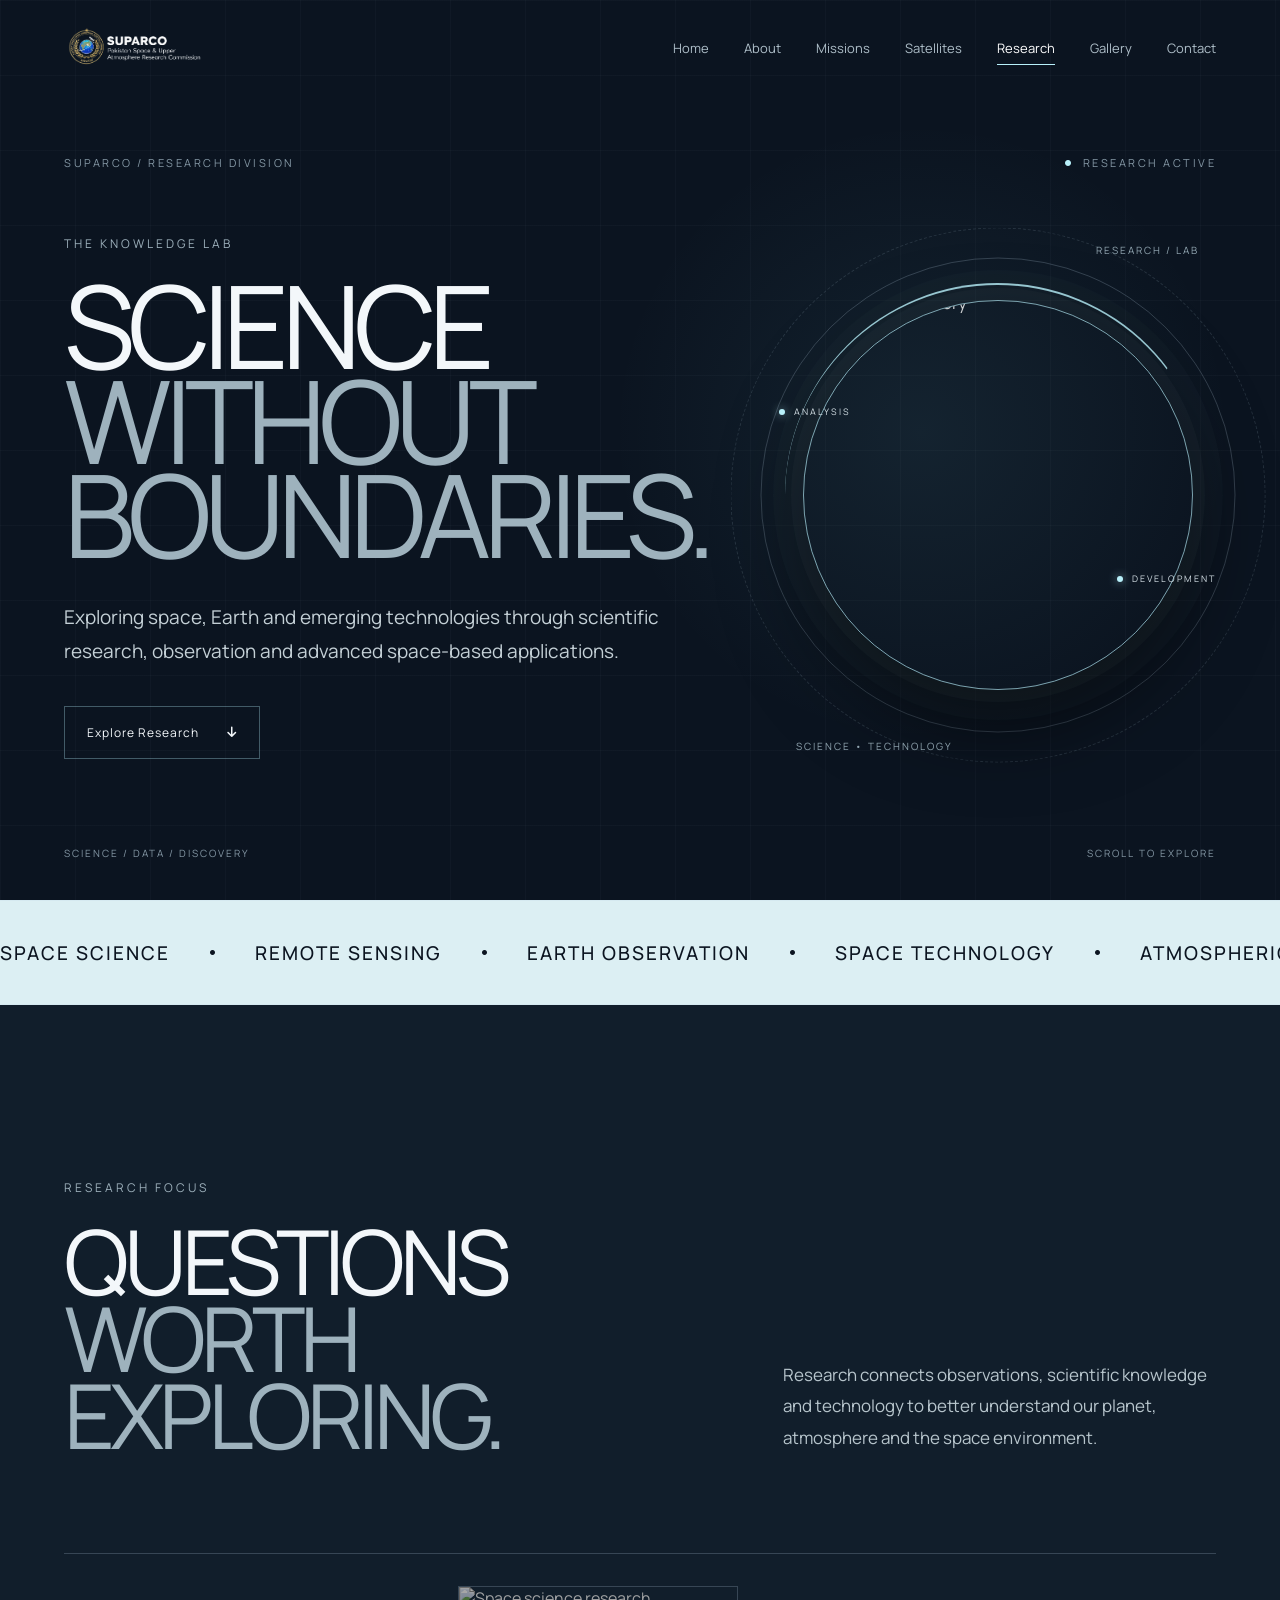
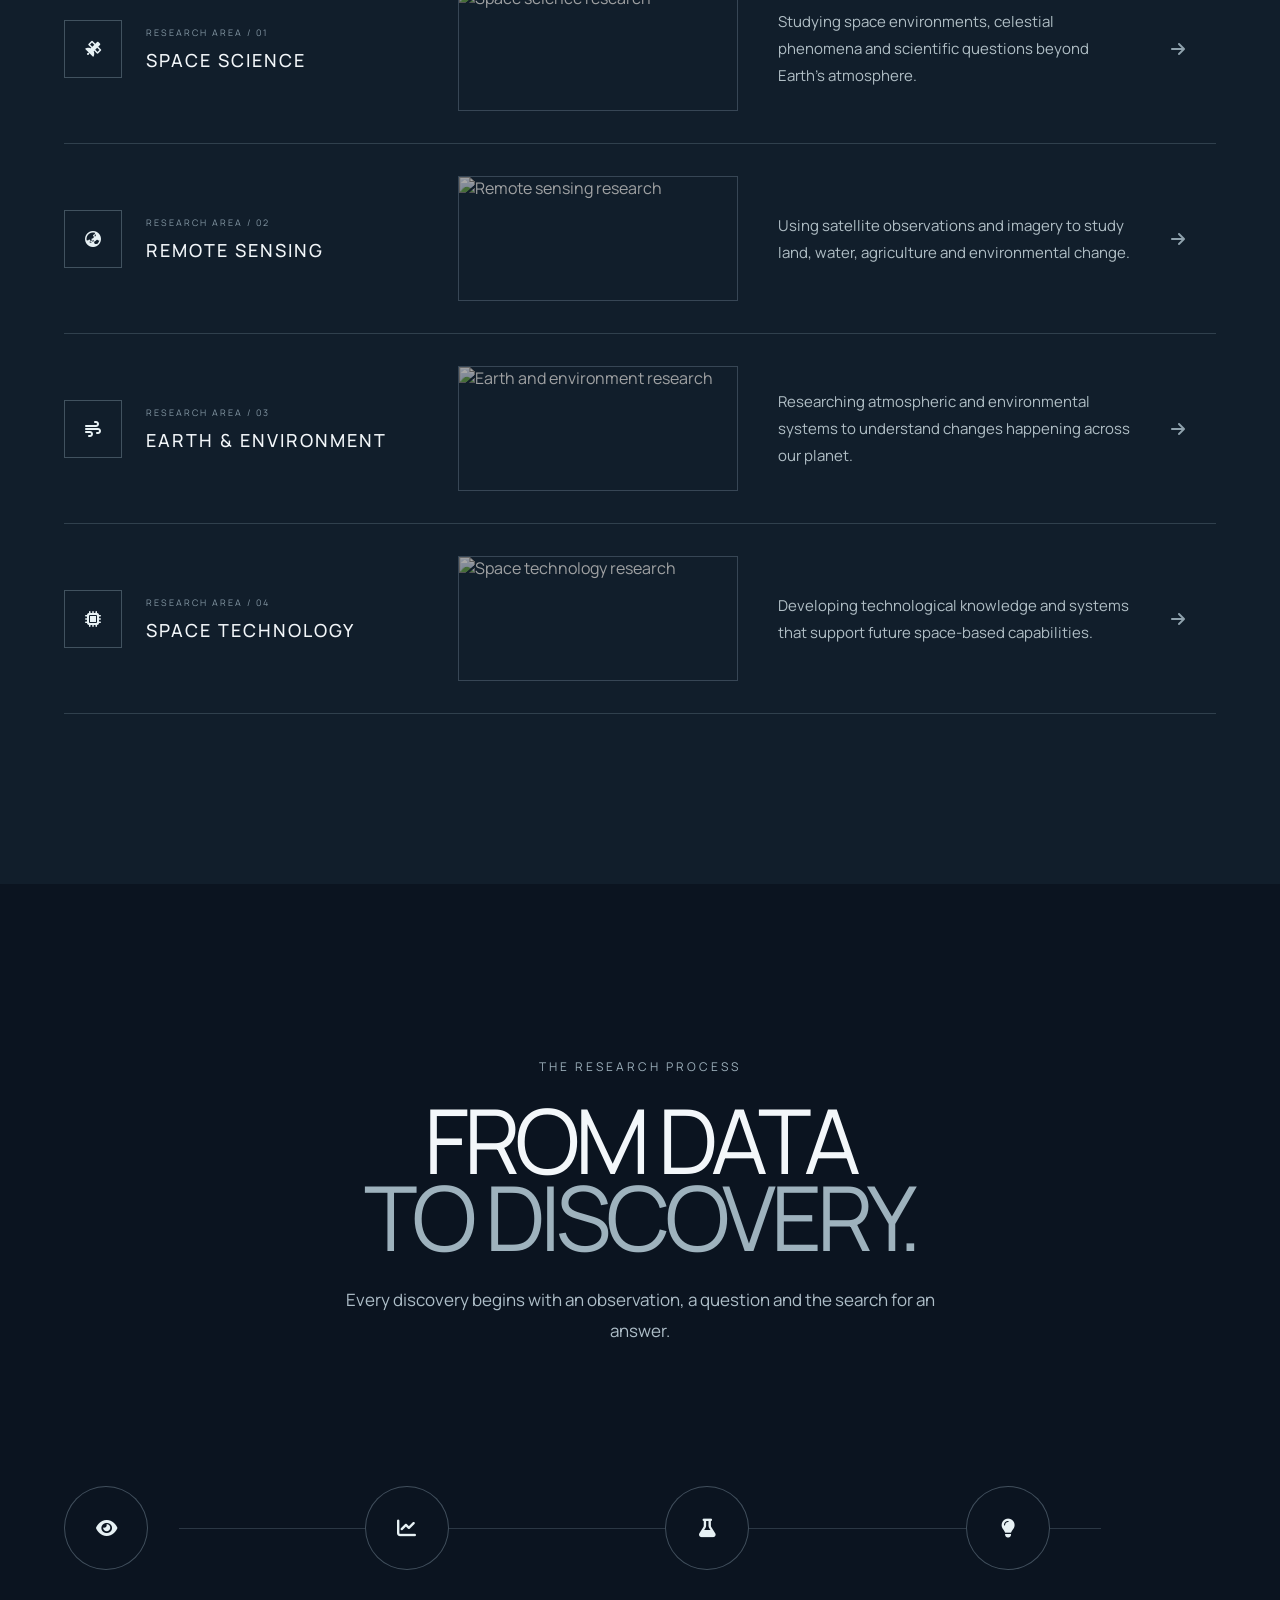
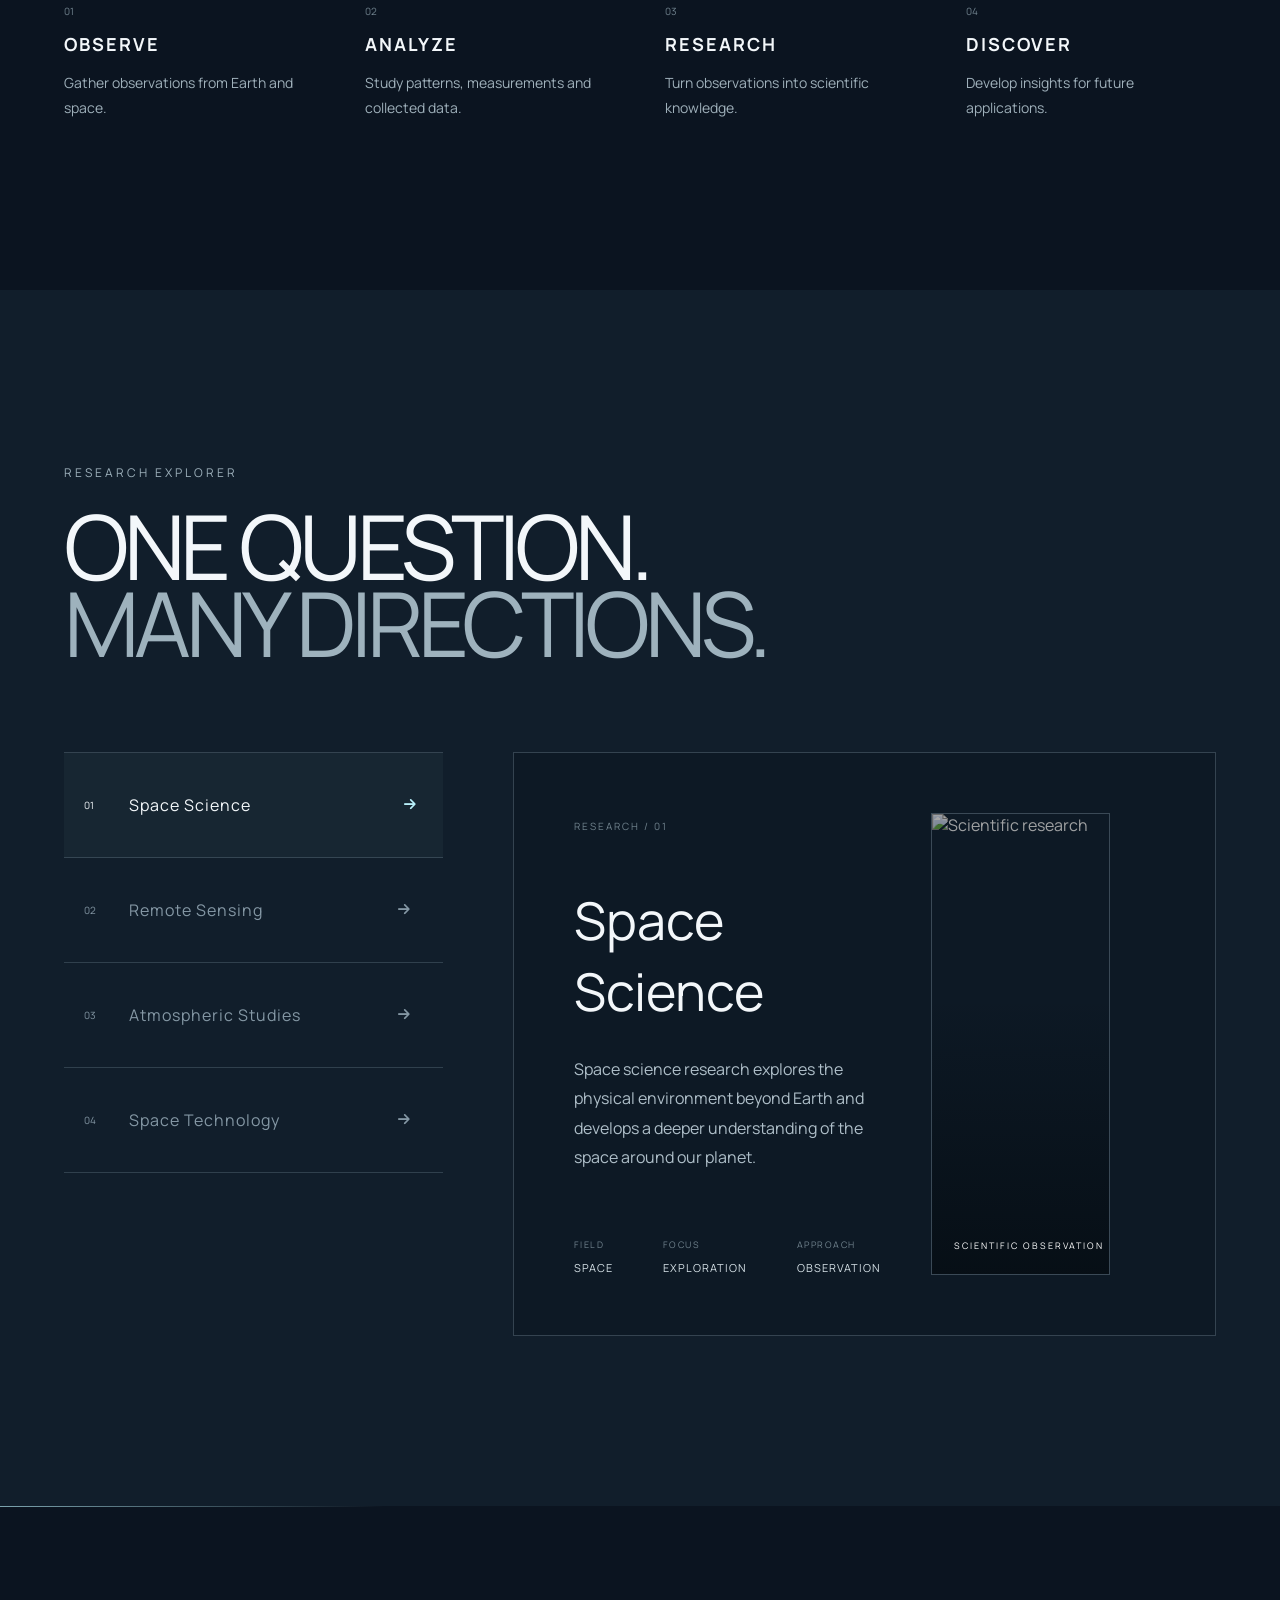
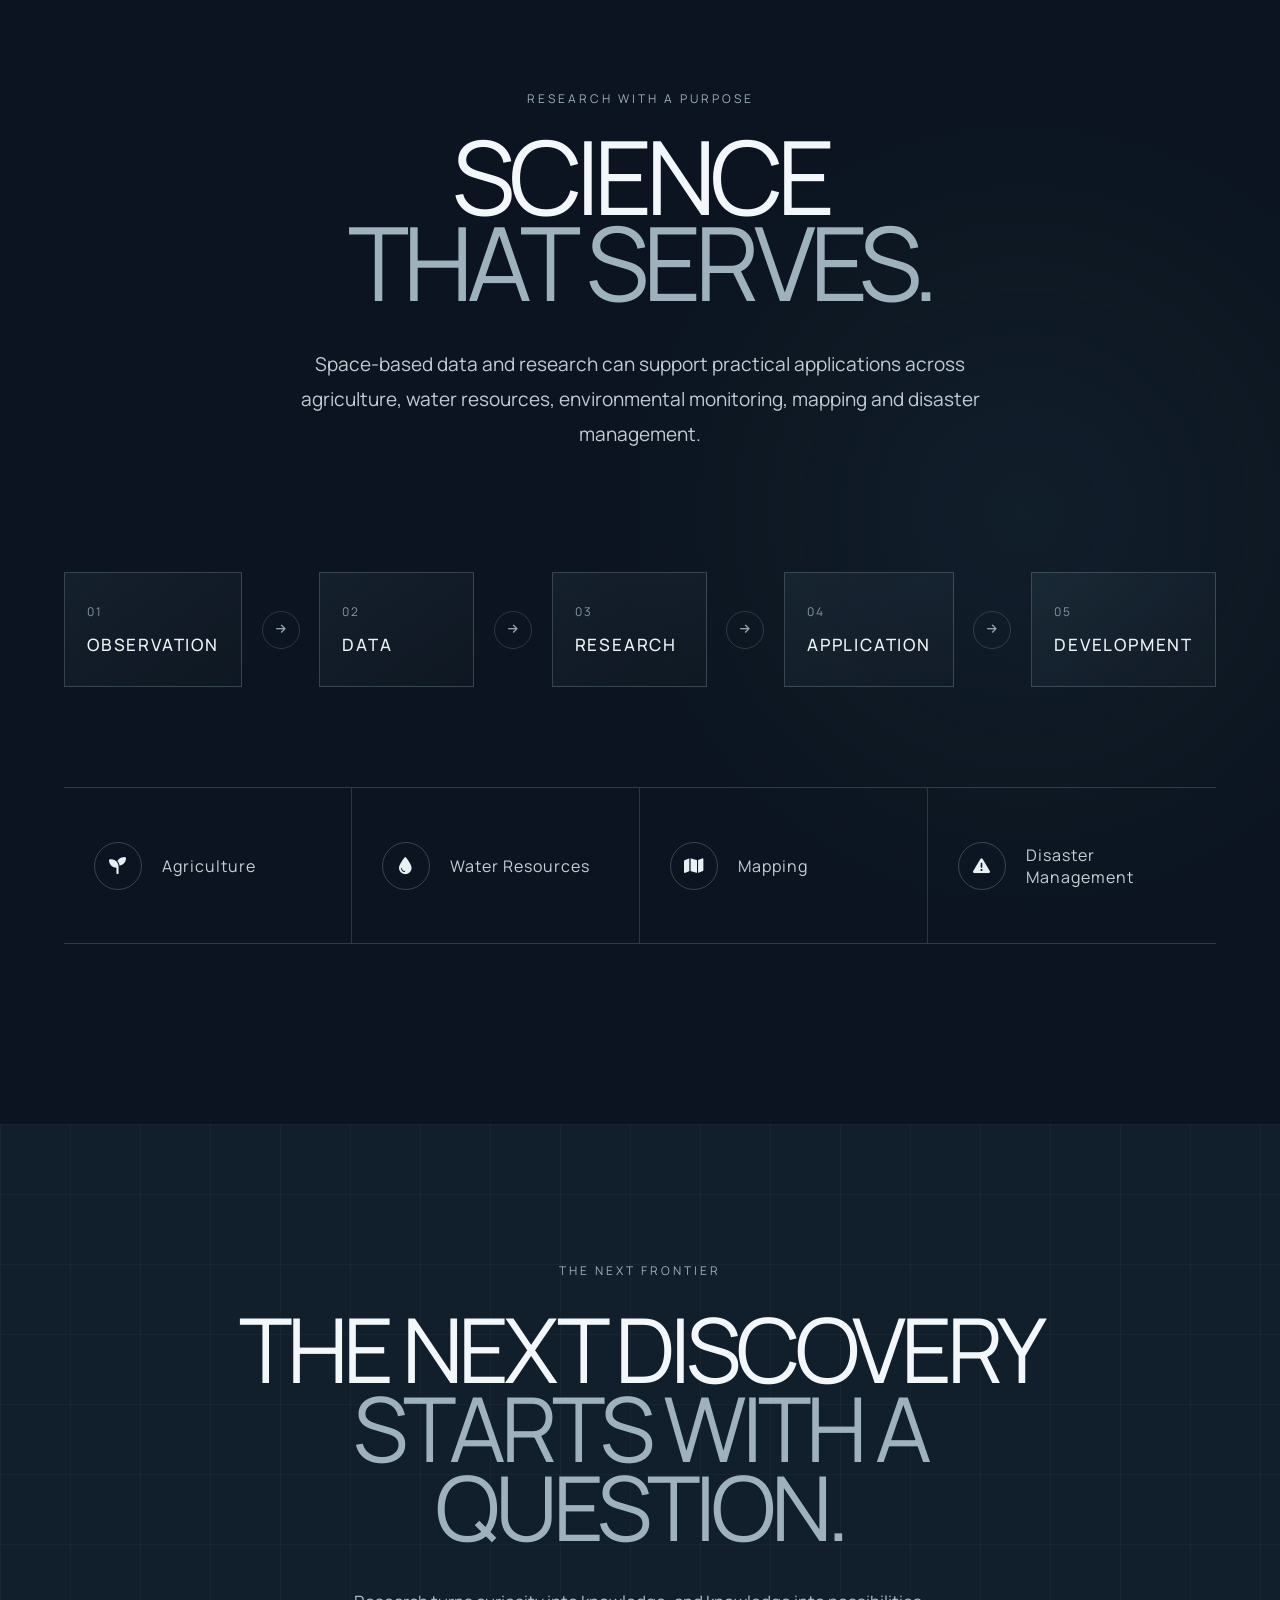
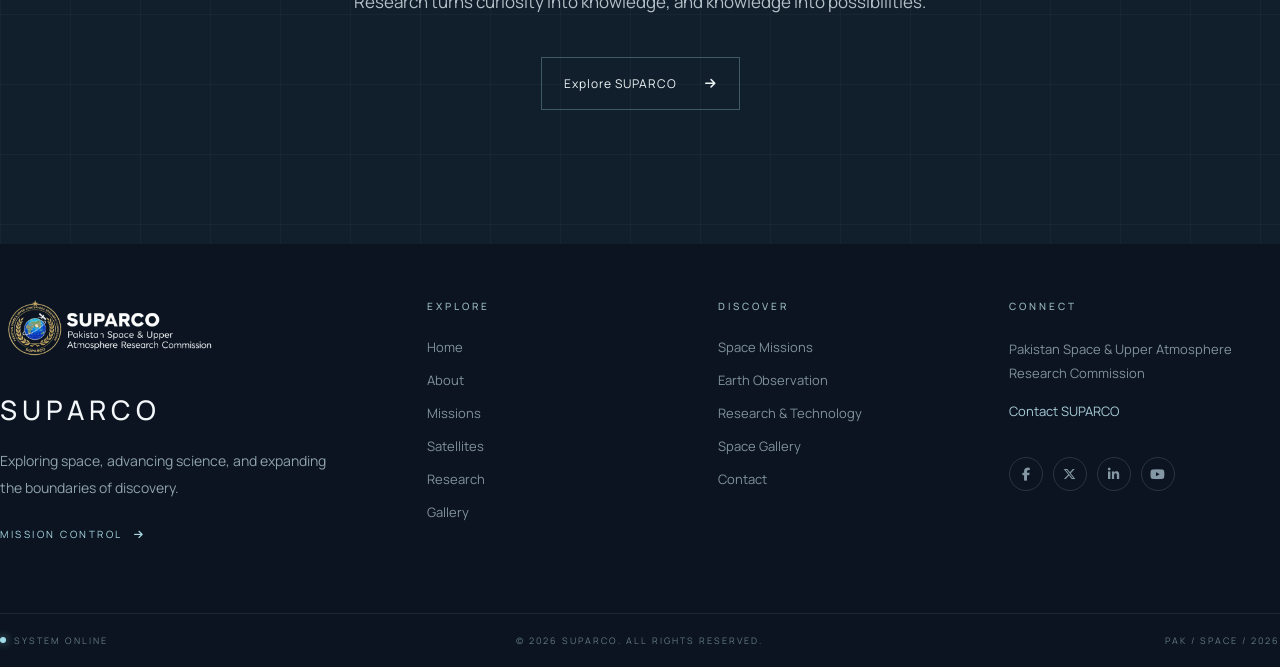
==== research.html @ 0202f5c0 "Add files via upload" ====
<!DOCTYPE html>
<html lang="en">

<head>

    <meta charset="UTF-8">
    <meta name="viewport" content="width=device-width, initial-scale=1.0">

    <title>SUPARCO | Research</title>

    <link rel="preconnect" href="https://fonts.googleapis.com">
    <link rel="preconnect" href="https://fonts.gstatic.com" crossorigin>

    <!-- <link
        href="https://fonts.googleapis.com/css2?family=DM+Sans:wght@400;500;600&family=Space+Grotesk:wght@300;400;500;600;700&display=swap"
        rel="stylesheet"
    > -->
<link href="https://fonts.googleapis.com/css2?family=Manrope:wght@300;400;500;600;700;800&display=swap" rel="stylesheet">


    <link
        rel="stylesheet"
        href="https://cdnjs.cloudflare.com/ajax/libs/font-awesome/6.5.2/css/all.min.css"
    >

    <link rel="stylesheet" href="research.css">

</head>


<body>


<!-- =====================================================
     NAVBAR
===================================================== -->

<header class="navbar">

    <a href="index.html" class="logo">
        <img src="logo.png" alt="SUPARCO">
    </a>

    <nav class="nav-links">

        <a href="index.html">Home</a>

        <a href="about.html">About</a>

        <a href="mission.html">Missions</a>

        <a href="satellite.html">Satellites</a>

        <a href="research.html" class="active">Research</a>

        <a href="gallery.html">Gallery</a>

        <a href="contact.html">Contact</a>

    </nav>

    <button class="menu-btn" type="button">
        <i class="fa-solid fa-bars"></i>
    </button>

</header>



<main>


<!-- =====================================================
     HERO
===================================================== -->

<section class="research-hero">

    <div class="hero-grid"></div>

    <div class="moving-line line-one"></div>
    <div class="moving-line line-two"></div>
    <div class="moving-line line-three"></div>


    <div class="hero-top">

        <span>
            SUPARCO / RESEARCH DIVISION
        </span>

        <span class="hero-status">
            <i class="fa-solid fa-circle"></i>
            RESEARCH ACTIVE
        </span>

    </div>


    <div class="hero-content">


        <div class="hero-copy">

            <span class="section-label">
                THE KNOWLEDGE LAB
            </span>

            <h1>
                SCIENCE
                <span>WITHOUT</span>
                <span>BOUNDARIES.</span>
            </h1>

            <p>
                Exploring space, Earth and emerging technologies
                through scientific research, observation and
                advanced space-based applications.
            </p>

            <a href="#research-focus" class="hero-button">

                Explore Research

                <i class="fa-solid fa-arrow-down"></i>

            </a>

        </div>



        <!-- =================================================
             LAB IMAGE
        ================================================= -->

        <div class="lab-visual">

            <div class="lab-orbit orbit-one"></div>

            <div class="lab-orbit orbit-two"></div>

            <div class="lab-ring ring-three"></div>


            <div class="lab-image-frame">

                <div class="image-corner corner-top"></div>
                <div class="image-corner corner-bottom"></div>

                <img
                    src="images/research.png"
                    alt="Research laboratory"
                >

            </div>


            <div class="lab-label label-top">
                RESEARCH / LAB
            </div>

            <div class="lab-label label-bottom">
                SCIENCE • TECHNOLOGY
            </div>


            <div class="lab-point point-left">
                <span></span>
                ANALYSIS
            </div>

            <div class="lab-point point-right">
                <span></span>
                DEVELOPMENT
            </div>

        </div>

    </div>


    <div class="hero-bottom">

        <span>
            SCIENCE / DATA / DISCOVERY
        </span>

        <span>
            SCROLL TO EXPLORE
        </span>

        <i class="fa-solid fa-arrow-down"></i>

    </div>

</section>



<!-- =====================================================
     CONTINUOUS STRIP
===================================================== -->

<section class="research-strip">

    <div class="strip-track">

        <div class="strip-content">

            <span>SPACE SCIENCE</span>
            <i class="fa-solid fa-circle"></i>

            <span>REMOTE SENSING</span>
            <i class="fa-solid fa-circle"></i>

            <span>EARTH OBSERVATION</span>
            <i class="fa-solid fa-circle"></i>

            <span>SPACE TECHNOLOGY</span>
            <i class="fa-solid fa-circle"></i>

            <span>ATMOSPHERIC STUDIES</span>
            <i class="fa-solid fa-circle"></i>

            <span>SCIENTIFIC RESEARCH</span>
            <i class="fa-solid fa-circle"></i>

        </div>


        <div class="strip-content">

            <span>SPACE SCIENCE</span>
            <i class="fa-solid fa-circle"></i>

            <span>REMOTE SENSING</span>
            <i class="fa-solid fa-circle"></i>

            <span>EARTH OBSERVATION</span>
            <i class="fa-solid fa-circle"></i>

            <span>SPACE TECHNOLOGY</span>
            <i class="fa-solid fa-circle"></i>

            <span>ATMOSPHERIC STUDIES</span>
            <i class="fa-solid fa-circle"></i>

            <span>SCIENTIFIC RESEARCH</span>
            <i class="fa-solid fa-circle"></i>

        </div>

    </div>

</section>



<!-- =====================================================
     RESEARCH FOCUS
===================================================== -->

<section class="research-focus" id="research-focus">

    <div class="section-line line-focus"></div>


    <div class="focus-heading">

        <div>

            <span class="section-label">
                RESEARCH FOCUS
            </span>

            <h2>
                QUESTIONS
                <span>WORTH EXPLORING.</span>
            </h2>

        </div>

        <p>
            Research connects observations, scientific knowledge
            and technology to better understand our planet,
            atmosphere and the space environment.
        </p>

    </div>



    <div class="focus-list">


        <!-- ITEM 01 -->

        <article class="focus-item">

            <div class="focus-main">

                <div class="focus-icon">
                    <i class="fa-solid fa-satellite"></i>
                </div>

                <div>

                    <span class="focus-small">
                        RESEARCH AREA / 01
                    </span>

                    <h3>
                        SPACE SCIENCE
                    </h3>

                </div>

            </div>


            <div class="focus-image">

                <img
                    src="images/space reserach.png"
                    alt="Space science research"
                >

            </div>


            <p>
                Studying space environments, celestial phenomena
                and scientific questions beyond Earth's atmosphere.
            </p>


            <i class="fa-solid fa-arrow-right focus-arrow"></i>

        </article>



        <!-- ITEM 02 -->

        <article class="focus-item">

            <div class="focus-main">

                <div class="focus-icon">
                    <i class="fa-solid fa-earth-asia"></i>
                </div>

                <div>

                    <span class="focus-small">
                        RESEARCH AREA / 02
                    </span>

                    <h3>
                        REMOTE SENSING
                    </h3>

                </div>

            </div>


            <div class="focus-image">

                <img
                    src="images/remote sensing.png"
                    alt="Remote sensing research"
                >

            </div>


            <p>
                Using satellite observations and imagery to study
                land, water, agriculture and environmental change.
            </p>


            <i class="fa-solid fa-arrow-right focus-arrow"></i>

        </article>



        <!-- ITEM 03 -->

        <article class="focus-item">

            <div class="focus-main">

                <div class="focus-icon">
                    <i class="fa-solid fa-wind"></i>
                </div>

                <div>

                    <span class="focus-small">
                        RESEARCH AREA / 03
                    </span>

                    <h3>
                        EARTH & ENVIRONMENT
                    </h3>

                </div>

            </div>


            <div class="focus-image">

                <img
                    src="images/earth enviornment.png"
                    alt="Earth and environment research"
                >

            </div>


            <p>
                Researching atmospheric and environmental systems
                to understand changes happening across our planet.
            </p>


            <i class="fa-solid fa-arrow-right focus-arrow"></i>

        </article>



        <!-- ITEM 04 -->

        <article class="focus-item">

            <div class="focus-main">

                <div class="focus-icon">
                    <i class="fa-solid fa-microchip"></i>
                </div>

                <div>

                    <span class="focus-small">
                        RESEARCH AREA / 04
                    </span>

                    <h3>
                        SPACE TECHNOLOGY
                    </h3>

                </div>

            </div>


            <div class="focus-image">

                <img
                    src="images/spaceresearch.png"
                    alt="Space technology research"
                >

            </div>


            <p>
                Developing technological knowledge and systems
                that support future space-based capabilities.
            </p>


            <i class="fa-solid fa-arrow-right focus-arrow"></i>

        </article>

    </div>

</section>



<!-- =====================================================
     DATA TO DISCOVERY
===================================================== -->

<section class="discovery-section">

    <div class="section-line line-discovery"></div>


    <div class="discovery-heading">

        <span class="section-label">
            THE RESEARCH PROCESS
        </span>

        <h2>
            FROM DATA
            <span>TO DISCOVERY.</span>
        </h2>

        <p>
            Every discovery begins with an observation,
            a question and the search for an answer.
        </p>

    </div>


    <div class="process">

        <div class="process-line">
            <div class="line-progress"></div>
        </div>


        <div class="process-step">

            <div class="step-circle">
                <i class="fa-solid fa-eye"></i>
            </div>

            <span>01</span>

            <h3>OBSERVE</h3>

            <p>
                Gather observations from Earth and space.
            </p>

        </div>


        <div class="process-step">

            <div class="step-circle">
                <i class="fa-solid fa-chart-line"></i>
            </div>

            <span>02</span>

            <h3>ANALYZE</h3>

            <p>
                Study patterns, measurements and collected data.
            </p>

        </div>


        <div class="process-step">

            <div class="step-circle">
                <i class="fa-solid fa-flask"></i>
            </div>

            <span>03</span>

            <h3>RESEARCH</h3>

            <p>
                Turn observations into scientific knowledge.
            </p>

        </div>


        <div class="process-step">

            <div class="step-circle">
                <i class="fa-solid fa-lightbulb"></i>
            </div>

            <span>04</span>

            <h3>DISCOVER</h3>

            <p>
                Develop insights for future applications.
            </p>

        </div>

    </div>

</section>



<!-- =====================================================
     RESEARCH EXPLORER
===================================================== -->

<section class="explorer-section">

    <div class="explorer-heading">

        <span class="section-label">
            RESEARCH EXPLORER
        </span>

        <h2>
            ONE QUESTION.
            <span>MANY DIRECTIONS.</span>
        </h2>

    </div>


    <div class="explorer-layout">


        <div class="explorer-menu">

            <button
                class="explorer-tab active"
                data-target="space"
                type="button"
            >

                <span>01</span>

                <strong>Space Science</strong>

                <i class="fa-solid fa-arrow-right"></i>

            </button>


            <button
                class="explorer-tab"
                data-target="remote"
                type="button"
            >

                <span>02</span>

                <strong>Remote Sensing</strong>

                <i class="fa-solid fa-arrow-right"></i>

            </button>


            <button
                class="explorer-tab"
                data-target="atmosphere"
                type="button"
            >

                <span>03</span>

                <strong>Atmospheric Studies</strong>

                <i class="fa-solid fa-arrow-right"></i>

            </button>


            <button
                class="explorer-tab"
                data-target="technology"
                type="button"
            >

                <span>04</span>

                <strong>Space Technology</strong>

                <i class="fa-solid fa-arrow-right"></i>

            </button>

        </div>



        <div class="explorer-display">

            <div class="explorer-data">

                <span class="display-index">
                    RESEARCH / 01
                </span>

                <h3 id="explorer-title">
                    Space Science
                </h3>

                <p id="explorer-text">
                    Space science research explores the physical
                    environment beyond Earth and develops a deeper
                    understanding of the space around our planet.
                </p>


                <div class="explorer-metrics">

                    <div>

                        <span>FIELD</span>

                        <strong id="metric-field">
                            SPACE
                        </strong>

                    </div>


                    <div>

                        <span>FOCUS</span>

                        <strong id="metric-focus">
                            EXPLORATION
                        </strong>

                    </div>


                    <div>

                        <span>APPROACH</span>

                        <strong id="metric-approach">
                            OBSERVATION
                        </strong>

                    </div>

                </div>

            </div>


            <div class="explorer-image">

                <img
                    src="images/research.png"
                    alt="Scientific research"
                    id="explorer-image"
                >

                <div class="image-overlay"></div>

                <span>
                    SCIENTIFIC OBSERVATION
                </span>

            </div>

        </div>

    </div>

</section>



<!-- =====================================================
     RESEARCH IN PAKISTAN
===================================================== -->

<section class="pakistan-research">

    <div class="pakistan-copy">

        <span class="section-label">
            RESEARCH WITH A PURPOSE
        </span>

        <h2>
            SCIENCE
            <span>THAT SERVES.</span>
        </h2>

        <p>
            Space-based data and research can support practical
            applications across agriculture, water resources,
            environmental monitoring, mapping and disaster
            management.
        </p>

    </div>


    <div class="application-flow">

        <div class="flow-item">
            <span>01</span>
            <strong>OBSERVATION</strong>
        </div>

        <div class="flow-arrow">
            <i class="fa-solid fa-arrow-right"></i>
        </div>

        <div class="flow-item">
            <span>02</span>
            <strong>DATA</strong>
        </div>

        <div class="flow-arrow">
            <i class="fa-solid fa-arrow-right"></i>
        </div>

        <div class="flow-item">
            <span>03</span>
            <strong>RESEARCH</strong>
        </div>

        <div class="flow-arrow">
            <i class="fa-solid fa-arrow-right"></i>
        </div>

        <div class="flow-item">
            <span>04</span>
            <strong>APPLICATION</strong>
        </div>

        <div class="flow-arrow">
            <i class="fa-solid fa-arrow-right"></i>
        </div>

        <div class="flow-item">
            <span>05</span>
            <strong>DEVELOPMENT</strong>
        </div>

    </div>


    <div class="application-list">

        <div>
            <i class="fa-solid fa-seedling"></i>
            Agriculture
        </div>

        <div>
            <i class="fa-solid fa-droplet"></i>
            Water Resources
        </div>

        <div>
            <i class="fa-solid fa-map"></i>
            Mapping
        </div>

        <div>
            <i class="fa-solid fa-triangle-exclamation"></i>
            Disaster Management
        </div>

    </div>

</section>



<!-- =====================================================
     FINAL CTA
===================================================== -->

<section class="research-final">

    <div class="final-grid"></div>

    <div class="final-line final-line-one"></div>

    <div class="final-line final-line-two"></div>


    <div class="final-content">

        <span class="section-label">
            THE NEXT FRONTIER
        </span>

        <h2>
            THE NEXT DISCOVERY
            <span>STARTS WITH A QUESTION.</span>
        </h2>

        <p>
            Research turns curiosity into knowledge,
            and knowledge into possibilities.
        </p>

        <a href="contact.html" class="final-button">

            Explore SUPARCO

            <i class="fa-solid fa-arrow-right"></i>

        </a>

    </div>

</section>

</main>



<!-- =====================================================
     FOOTER
===================================================== -->

<footer class="space-footer">

<div class="footer-top">

    <!-- BRAND -->
    <div class="footer-brand">

        <div class="footer-logo">
            <img src="logo.png" alt="SUPARCO Logo">
        </div>

        <h3>SUPARCO</h3>

        <p>
            Exploring space, advancing science,
            and expanding the boundaries of discovery.
        </p>

        <a href="mission.html" class="footer-control-link">
            MISSION CONTROL
            <i class="fa-solid fa-arrow-right"></i>
        </a>

    </div>

    <!-- EXPLORE -->
    <div class="footer-column">
        <h4>EXPLORE</h4>
        <a href="index.html">Home</a>
        <a href="about.html">About</a>
        <a href="mission.html">Missions</a>
        <a href="satellite.html">Satellites</a>
        <a href="research.html">Research</a>
        <a href="gallery.html">Gallery</a>
    </div>

    <!-- DISCOVER -->
    <div class="footer-column">
        <h4>DISCOVER</h4>
        <a href="mission.html">Space Missions</a>
        <a href="satellite.html">Earth Observation</a>
        <a href="research.html">Research & Technology</a>
        <a href="gallery.html">Space Gallery</a>
        <a href="contact.html">Contact</a>
    </div>

    <!-- CONNECT -->
    <div class="footer-column footer-contact">
        <h4>CONNECT</h4>

        <p>
            Pakistan Space & Upper Atmosphere
            Research Commission
        </p>

        <a href="contact.html">Contact SUPARCO</a>

        <div class="footer-social">
            <a href="#" aria-label="Facebook">
                <i class="fa-brands fa-facebook-f"></i>
            </a>

            <a href="#" aria-label="X">
                <i class="fa-brands fa-x-twitter"></i>
            </a>

            <a href="#" aria-label="LinkedIn">
                <i class="fa-brands fa-linkedin-in"></i>
            </a>

            <a href="#" aria-label="YouTube">
                <i class="fa-brands fa-youtube"></i>
            </a>
        </div>

    </div>

</div>

<!-- BOTTOM SYSTEM BAR -->
<div class="footer-bottom">

    <div class="footer-status">
        <span></span>
        SYSTEM ONLINE
    </div>

    <div class="footer-copy">
        © 2026 SUPARCO. ALL RIGHTS RESERVED.
    </div>

    <div class="footer-code">
        PAK / SPACE / 2026
    </div>

</div>


</footer>

   


<script src="https://cdnjs.cloudflare.com/ajax/libs/gsap/3.12.5/gsap.min.js"></script>

<script src="https://cdnjs.cloudflare.com/ajax/libs/gsap/3.12.5/ScrollTrigger.min.js"></script>

<script src="research.js"></script>

</body>

</html>
---- research.css ----
/* =====================================================
   RESET
===================================================== */

* {
    margin: 0;
    padding: 0;
    box-sizing: border-box;
}

html {
    scroll-behavior: smooth;
}

body {
    background: #0b1420;
    color: #f3f7fa;
    font-family: "Manrope", sans-serif;
    overflow-x: hidden;
}

a {
    color: inherit;
    text-decoration: none;
}

button {
    font-family: inherit;
}


/* =====================================================
   NAVBAR
===================================================== */

.navbar {
    position: absolute;
    top: 0;
    left: 0;
    width: 100%;
    height: 95px;
    padding: 0 5%;
    display: flex;
    align-items: center;
    justify-content: space-between;
    z-index: 100;
}

.logo img {
    width: 23%;
    height: auto;
    display: block;
}

.nav-links {
    display: flex;
    align-items: center;
    gap: 35px;
}

.nav-links a {
    position: relative;
    color: #aebec8;
    font-size: 13px;
    transition: .3s ease;
}

.nav-links a:hover,
.nav-links a.active {
    color: #ffffff;
}

.nav-links a::after {
    content: "";
    position: absolute;
    left: 0;
    bottom: -8px;
    width: 0;
    height: 1px;
    background: #b8f0fa;
    transition: .3s ease;
}

.nav-links a:hover::after,
.nav-links a.active::after {
    width: 100%;
}

.menu-btn {
    display: none;
    border: 0;
    background: transparent;
    color: #ffffff;
    font-size: 22px;
    cursor: pointer;
}


/* =====================================================
   COMMON
===================================================== */

.section-label {
    display: inline-block;
    color: #9db0bb;
    font-family: "Manrope", sans-serif;
    font-size: 12px;
    letter-spacing: 3px;
}


/* =====================================================
   HERO
===================================================== */

.research-hero {
    position: relative;
    min-height: 100vh;
    padding: 155px 5% 55px;

    background:
        radial-gradient(
            circle at 72% 48%,
            rgba(125,211,232,.08),
            transparent 30%
        ),
        #0b1420;

    overflow: hidden;
}

.hero-grid {
    position: absolute;
    inset: 0;

    background-image:
        linear-gradient(
            rgba(190,215,230,.045) 1px,
            transparent 1px
        ),
        linear-gradient(
            90deg,
            rgba(190,215,230,.045) 1px,
            transparent 1px
        );

    background-size: 75px 75px;
    opacity: .7;
}


/* =====================================================
   MOVING WHITE LINES
===================================================== */

.moving-line {
    position: absolute;
    height: 1px;

    background:
        linear-gradient(
            90deg,
            transparent,
            rgba(184,240,250,.8),
            transparent
        );

    opacity: .45;
    pointer-events: none;
}

.line-one {
    width: 45%;
    top: 28%;
    left: -45%;
}

.line-two {
    width: 35%;
    top: 58%;
    left: -35%;
}

.line-three {
    width: 30%;
    top: 77%;
    left: -30%;
}


/* =====================================================
   HERO TOP
===================================================== */

.hero-top {
    position: relative;
    z-index: 5;

    display: flex;
    justify-content: space-between;

    color: #8497a4;

    font-family: "Manrope", sans-serif;
    font-size: 11px;
    letter-spacing: 2.5px;
}

.hero-status {
    display: flex;
    align-items: center;
    gap: 9px;
}

.hero-status i {
    color: #b8f0fa;
    font-size: 6px;
}


/* =====================================================
   HERO CONTENT
===================================================== */

.hero-content {
    position: relative;
    z-index: 5;

    min-height: 650px;

    display: grid;
    grid-template-columns: 1fr 1fr;

    align-items: center;
    gap: 70px;
}

.hero-copy {
    max-width: 720px;
}

.hero-copy h1 {
    margin-top: 25px;

    font-family: "Manrope", sans-serif;

    font-size: clamp(
        78px,
        9vw,
        145px
    );

    line-height: .82;
    font-weight: 400;
    letter-spacing: -7px;
}

.hero-copy h1 span {
    display: block;
    color: #9eb2bd;
}

.hero-copy p {
    max-width: 600px;

    margin-top: 40px;

    color: #c4d0d6;

    font-size: 19px;
    line-height: 1.75;
}

.hero-button {
    margin-top: 38px;

    width: fit-content;

    padding: 17px 22px;

    display: flex;
    align-items: center;

    gap: 28px;

    border: 1px solid rgba(184,240,250,.32);

    color: #f3f7fa;

    font-size: 12px;
    letter-spacing: 1px;

    transition: .35s ease;
}

.hero-button:hover {
    background: #dceff3;
    color: #0b1420;
}


/* =====================================================
   LAB VISUAL
===================================================== */

.lab-visual {
    position: relative;

    width: min(600px, 100%);
    height: 600px;

    margin-left: auto;

    display: flex;
    align-items: center;
    justify-content: center;
}


/* =====================================================
   ROUND IMAGE FRAME
===================================================== */

.lab-image-frame {
    position: relative;

    width: 390px;
    height: 390px;

    border-radius: 50%;
    overflow: hidden;

    border: 1px solid rgba(184,240,250,.65);

    box-shadow:
        0 0 0 12px rgba(184,240,250,.025),
        0 0 0 30px rgba(184,240,250,.015),
        0 35px 80px rgba(0,0,0,.55);

    z-index: 5;
}

.lab-image-frame img {
    width: 100%;
    height: 100%;

    object-fit: cover;
    display: block;

    filter:
        grayscale(.15)
        contrast(1.05)
        brightness(.82);

    transform: scale(1.05);
}


/* =====================================================
   ANIMATED ROUND FRAME
===================================================== */

.lab-orbit {
    position: absolute;

    left: 50%;
    top: 50%;

    border: 1px solid rgba(190,215,230,.22);

    border-radius: 50%;

    transform:
        translate(-50%, -50%);
}

.orbit-one {
    width: 475px;
    height: 475px;
}

.orbit-two {
    width: 535px;
    height: 535px;

    border-style: dashed;
    border-color: rgba(190,215,230,.14);
}

.ring-three {
    position: absolute;

    width: 425px;
    height: 425px;

    border-radius: 50%;

    border-top: 2px solid rgba(184,240,250,.8);
    border-right: 1px solid transparent;

    z-index: 7;
}


/* =====================================================
   IMAGE CORNERS
===================================================== */

.image-corner {
    position: absolute;
    width: 45px;
    height: 45px;
    z-index: 10;
}

.corner-top {
    top: 18px;
    left: 18px;

    border-top: 1px solid #dceff3;
    border-left: 1px solid #dceff3;
}

.corner-bottom {
    bottom: 18px;
    right: 18px;

    border-bottom: 1px solid #dceff3;
    border-right: 1px solid #dceff3;
}


/* =====================================================
   LAB LABELS
===================================================== */

.lab-label {
    position: absolute;

    color: #91a5b0;

    font-family: "Manrope", sans-serif;

    font-size: 10px;
    letter-spacing: 2px;

    z-index: 8;
}

.label-top {
    top: 8%;
    right: 4%;
}

.label-bottom {
    bottom: 7%;
    left: 4%;
}


/* =====================================================
   LAB POINTS
===================================================== */

.lab-point {
    position: absolute;

    display: flex;
    align-items: center;

    gap: 9px;

    color: #d5e0e6;

    font-family: "Manrope", sans-serif;

    font-size: 9px;
    letter-spacing: 2px;

    z-index: 10;
}

.lab-point span {
    width: 6px;
    height: 6px;

    border-radius: 50%;

    background: #b8f0fa;

    box-shadow:
        0 0 10px rgba(184,240,250,.7);
}

.point-left {
    left: 0;
    top: 35%;
}

.point-right {
    right: 0;
    bottom: 35%;
}


/* =====================================================
   HERO BOTTOM
===================================================== */

.hero-bottom {
    position: absolute;

    left: 5%;
    right: 5%;
    bottom: 40px;

    display: flex;
    align-items: center;
    justify-content: space-between;

    color: #8497a4;

    font-family: "Manrope", sans-serif;

    font-size: 10px;
    letter-spacing: 2px;
}

.hero-bottom i {
    display: none;
}


/* =====================================================
   CONTINUOUS STRIP
===================================================== */

.research-strip {
    height: 105px;

    display: flex;
    align-items: center;

    overflow: hidden;

    background: #dceff3;
    color: #0b1420;

    border-top: 1px solid rgba(190,215,230,.25);
    border-bottom: 1px solid rgba(190,215,230,.25);
}

.strip-track {
    width: max-content;

    display: flex;

    animation:
        researchMarquee 24s linear infinite;
}

.strip-content {
    display: flex;
    align-items: center;

    gap: 40px;
    padding-right: 40px;

    white-space: nowrap;
}

.strip-content span {
    font-family: "Manrope", sans-serif;

    font-size: 19px;
    font-weight: 500;

    letter-spacing: 2px;
}

.strip-content i {
    font-size: 5px;
}

@keyframes researchMarquee {

    from {
        transform: translateX(0);
    }

    to {
        transform: translateX(-50%);
    }

}


/* =====================================================
   RESEARCH FOCUS
===================================================== */

.research-focus {
    position: relative;

    padding: 170px 5%;

    background: #111e2b;

    overflow: hidden;
}


/* VERTICAL LINE REMOVED FROM SECOND SECTION */

.section-line {
    display: none;
}

.line-focus {
    display: none;
}

.focus-heading {
    position: relative;
    z-index: 3;

    display: grid;

    grid-template-columns: 1fr .7fr;

    gap: 100px;

    align-items: end;

    margin-bottom: 100px;
}

.focus-heading h2,
.discovery-heading h2,
.explorer-heading h2,
.pakistan-copy h2 {
    margin-top: 25px;

    font-family: "Manrope", sans-serif;

    font-size: clamp(
        65px,
        7vw,
        110px
    );

    font-weight: 400;

    line-height: .86;
    letter-spacing: -5px;
}

.focus-heading h2 span,
.discovery-heading h2 span,
.explorer-heading h2 span,
.pakistan-copy h2 span,
.research-final h2 span {
    display: block;
    color: #9eb2bd;
}

.focus-heading > p {
    max-width: 520px;

    color: #b7c5cc;

    font-size: 17px;
    line-height: 1.85;
}


/* =====================================================
   FOCUS LIST
===================================================== */

.focus-list {
    position: relative;
    z-index: 4;

    border-top: 1px solid rgba(190,215,230,.22);
}

.focus-item {
    position: relative;

    min-height: 190px;

    padding: 32px 0;

    display: grid;

    grid-template-columns:
        1fr
        280px
        1fr
        45px;

    align-items: center;

    gap: 40px;

    border-bottom:
        1px solid rgba(190,215,230,.18);

    transition: .5s ease;
}

.focus-item::before {
    content: "";

    position: absolute;

    left: 0;
    bottom: -1px;

    width: 0;
    height: 1px;

    background: #dceff3;

    transition: .6s ease;
}

.focus-item:hover::before {
    width: 100%;
}

.focus-item:hover {
    background: rgba(184,240,250,.025);

    padding-left: 25px;
    padding-right: 25px;
}

.focus-main {
    display: flex;

    align-items: center;

    gap: 24px;
}

.focus-icon {
    width: 58px;
    height: 58px;

    flex-shrink: 0;

    border:
        1px solid rgba(190,215,230,.28);

    display: flex;

    align-items: center;
    justify-content: center;

    color: #e7f1f4;

    transition: .4s ease;
}

.focus-item:hover .focus-icon {
    border-color: #b8f0fa;

    box-shadow:
        0 0 20px rgba(184,240,250,.1);
}

.focus-small {
    display: block;

    margin-bottom: 9px;

    color: #8497a4;

    font-family: "Manrope", sans-serif;

    font-size: 9px;
    letter-spacing: 2px;
}

.focus-main h3 {
    font-family: "Manrope", sans-serif;

    font-size: 18px;
    font-weight: 500;

    letter-spacing: 2px;
}

.focus-image {
    position: relative;

    height: 125px;

    overflow: hidden;

    border:
        1px solid rgba(190,215,230,.22);
}

.focus-image img {
    width: 100%;
    height: 100%;

    object-fit: cover;

    filter:
        grayscale(.3)
        brightness(.65);

    transition:
        transform .7s ease,
        filter .7s ease;
}

.focus-item:hover .focus-image img {
    transform: scale(1.08);

    filter:
        grayscale(0)
        brightness(.82);
}

.focus-item > p {
    max-width: 500px;

    color: #b0bec5;

    font-size: 15px;
    line-height: 1.8;
}

.focus-arrow {
    color: #8fa2ad;

    transition: .35s ease;
}

.focus-item:hover .focus-arrow {
    color: #dceff3;

    transform: translateX(7px);
}


/* =====================================================
   DISCOVERY
===================================================== */

.discovery-section {
    position: relative;

    padding: 170px 5%;

    background: #0b1420;

    overflow: hidden;
}

.line-discovery {
    right: 15%;
}

.discovery-heading {
    position: relative;
    z-index: 3;

    text-align: center;
}

.discovery-heading > p {
    max-width: 600px;

    margin: 30px auto 0;

    color: #aebec8;

    font-size: 17px;
    line-height: 1.8;
}

.process {
    position: relative;

    max-width: 1250px;

    margin: 140px auto 0;

    display: grid;

    grid-template-columns:
        repeat(4, 1fr);

    gap: 50px;
}

.process-line {
    position: absolute;

    top: 42px;

    left: 10%;
    right: 10%;

    height: 1px;

    background:
        rgba(190,215,230,.18);
}

.line-progress {
    width: 0;
    height: 100%;

    background: #b8f0fa;

    box-shadow:
        0 0 12px rgba(184,240,250,.4);
}

.process-step {
    position: relative;

    z-index: 3;
}

.step-circle {
    width: 84px;
    height: 84px;

    margin-bottom: 28px;

    border:
        1px solid rgba(190,215,230,.3);

    border-radius: 50%;

    background: #0b1420;

    display: flex;

    align-items: center;
    justify-content: center;

    color: #e7f1f4;

    font-size: 19px;
}

.process-step > span {
    color: #71838e;

    font-family: "Manrope", sans-serif;

    font-size: 10px;
}

.process-step h3 {
    margin-top: 12px;

    font-family: "Manrope", sans-serif;

    font-size: 18px;

    letter-spacing: 2px;
}

.process-step p {
    max-width: 240px;

    margin-top: 15px;

    color: #9fb0ba;

    font-size: 14px;
    line-height: 1.75;
}


/* =====================================================
   EXPLORER
===================================================== */

.explorer-section {
    padding: 170px 5%;

    background: #111e2b;
}

.explorer-heading {
    margin-bottom: 90px;
}

.explorer-layout {
    display: grid;

    grid-template-columns: .7fr 1.3fr;

    gap: 70px;
}

.explorer-menu {
    border-top:
        1px solid rgba(190,215,230,.2);
}

.explorer-tab {
    width: 100%;

    min-height: 105px;

    padding: 0 20px;

    border: 0;

    border-bottom:
        1px solid rgba(190,215,230,.18);

    background: transparent;

    color: #8497a4;

    display: grid;

    grid-template-columns:
        45px 1fr 25px;

    align-items: center;

    text-align: left;

    cursor: pointer;

    transition: .35s ease;
}

.explorer-tab span {
    font-family: "Manrope", sans-serif;

    font-size: 10px;
}

.explorer-tab strong {
    font-family: "Manrope", sans-serif;

    font-size: 16px;

    font-weight: 400;

    letter-spacing: 1px;
}

.explorer-tab i {
    transition: .3s ease;
}

.explorer-tab:hover,
.explorer-tab.active {
    color: #f3f7fa;

    background:
        rgba(184,240,250,.035);
}

.explorer-tab.active i {
    transform: translateX(6px);

    color: #b8f0fa;
}


/* =====================================================
   EXPLORER DISPLAY
===================================================== */

.explorer-display {
    min-height: 560px;

    position: relative;

    display: grid;

    grid-template-columns: 1fr .8fr;

    gap: 50px;

    padding: 60px;

    border:
        1px solid rgba(190,215,230,.22);

    background: #0d1925;

    overflow: hidden;
}

.explorer-display::before {
    content: "";

    position: absolute;

    inset: 0;

    background:
        linear-gradient(
            90deg,
            transparent,
            rgba(184,240,250,.05),
            transparent
        );

    transform:
        translateX(-100%);

    animation:
        displaySweep 5s linear infinite;
}

@keyframes displaySweep {

    to {
        transform: translateX(100%);
    }

}

.explorer-data {
    position: relative;

    z-index: 3;
}

.display-index {
    color: #71838e;

    font-family: "Manrope", sans-serif;

    font-size: 10px;
    letter-spacing: 2px;
}

.explorer-data h3 {
    margin-top: 50px;

    font-family: "Manrope", sans-serif;

    font-size: 52px;
    font-weight: 400;
}

.explorer-data > p {
    max-width: 540px;

    margin-top: 28px;

    color: #aebec8;

    font-size: 16px;
    line-height: 1.85;
}

.explorer-metrics {
    margin-top: 65px;

    display: flex;

    gap: 50px;
}

.explorer-metrics div {
    display: flex;

    flex-direction: column;

    gap: 9px;
}

.explorer-metrics span {
    color: #71838e;

    font-family: "Manrope", sans-serif;

    font-size: 9px;
    letter-spacing: 1.5px;
}

.explorer-metrics strong {
    color: #d5e0e6;

    font-family: "Manrope", sans-serif;

    font-size: 11px;

    font-weight: 400;

    letter-spacing: 1px;
}


/* =====================================================
   EXPLORER IMAGE
===================================================== */

.explorer-image {
    position: relative;

    min-height: 400px;

    overflow: hidden;

    border:
        1px solid rgba(190,215,230,.25);
}

.explorer-image img {
    width: 100%;
    height: 100%;

    object-fit: cover;

    filter:
        grayscale(.2)
        brightness(.65);

    transition:
        transform 1s ease,
        filter 1s ease;
}

.explorer-display:hover .explorer-image img {
    transform: scale(1.06);

    filter:
        grayscale(0)
        brightness(.82);
}

.image-overlay {
    position: absolute;

    inset: 0;

    background:
        linear-gradient(
            to top,
            rgba(5,12,18,.8),
            transparent 60%
        );
}

.explorer-image span {
    position: absolute;

    left: 22px;
    bottom: 22px;

    color: #ffffff;

    font-family: "Manrope", sans-serif;

    font-size: 9px;
    letter-spacing: 2px;
}


/* =====================================================
   PAKISTAN RESEARCH
===================================================== */

.pakistan-research {
    position: relative;

    padding: 180px 5%;

    background:
        radial-gradient(
            circle at 80% 50%,
            rgba(125,211,232,.055),
            transparent 35%
        ),
        #0b1420;

    overflow: hidden;
}

.pakistan-research::before {
    content: "";

    position: absolute;

    top: 0;
    left: -30%;

    width: 60%;
    height: 1px;

    background:
        linear-gradient(
            90deg,
            transparent,
            rgba(184,240,250,.65),
            transparent
        );

    animation: pakistanLine 7s linear infinite;
}

@keyframes pakistanLine {

    0% {
        transform: translateX(0);
        opacity: .1;
    }

    50% {
        opacity: .7;
    }

    100% {
        transform: translateX(230%);
        opacity: .1;
    }

}


/* =====================================================
   HEADING — CENTERED
===================================================== */

.pakistan-copy {
    position: relative;

    z-index: 3;

    max-width: 900px;

    margin-left: auto;
    margin-right: auto;

    text-align: center;
}

.pakistan-copy h2 {
    font-size: clamp(72px, 8vw, 125px);

    line-height: .84;

    letter-spacing: -6px;
}

.pakistan-copy p {
    max-width: 720px;

    margin: 42px auto 0;

    color: #c1cdd3;

    font-size: 19px;

    line-height: 1.85;
}


/* =====================================================
   APPLICATION FLOW
===================================================== */

.application-flow {
    position: relative;

    z-index: 3;

    margin-top: 120px;

    display: flex;

    align-items: center;

    justify-content: space-between;

    gap: 18px;
}

.flow-item {
    position: relative;

    min-width: 155px;
    min-height: 115px;

    padding: 25px 22px;

    display: flex;

    flex-direction: column;

    justify-content: center;

    border: 1px solid rgba(190,215,230,.22);

    background:
        linear-gradient(
            145deg,
            rgba(184,240,250,.055),
            rgba(255,255,255,.012)
        );

    overflow: hidden;

    transition:
        transform .45s ease,
        border-color .45s ease,
        background .45s ease,
        box-shadow .45s ease;
}

.flow-item::before {
    content: "";

    position: absolute;

    top: 0;
    left: -120%;

    width: 100%;
    height: 1px;

    background:
        linear-gradient(
            90deg,
            transparent,
            #dceff3,
            transparent
        );

    animation:
        flowBorder 4s linear infinite;
}

.flow-item::after {
    content: "";

    position: absolute;

    bottom: 0;
    right: -120%;

    width: 100%;
    height: 1px;

    background:
        linear-gradient(
            90deg,
            transparent,
            rgba(184,240,250,.8),
            transparent
        );

    animation:
        flowBorderReverse 4s linear infinite;
}

@keyframes flowBorder {

    0% {
        left: -120%;
    }

    100% {
        left: 120%;
    }

}

@keyframes flowBorderReverse {

    0% {
        right: -120%;
    }

    100% {
        right: 120%;
    }

}

.flow-item:hover {

    transform: translateY(-14px);

    border-color: rgba(184,240,250,.7);

    background:
        linear-gradient(
            145deg,
            rgba(184,240,250,.1),
            rgba(255,255,255,.025)
        );

    box-shadow:
        0 25px 60px rgba(0,0,0,.4),
        0 0 30px rgba(184,240,250,.06);
}

.flow-item span {

    color: #8497a4;

    font-family: "Manrope", sans-serif;

    font-size: 12px;

    letter-spacing: 2px;

    margin-bottom: 14px;

    transition: .35s ease;
}

.flow-item:hover span {
    color: #dceff3;
}

.flow-item strong {

    color: #edf4f6;

    font-family: "Manrope", sans-serif;

    font-size: 17px;

    font-weight: 500;

    letter-spacing: 1.8px;

    line-height: 1.3;

    transition:
        transform .35s ease,
        letter-spacing .35s ease;
}

.flow-item:hover strong {

    transform: translateX(7px);

    letter-spacing: 2.5px;
}


/* =====================================================
   ARROWS
===================================================== */

.flow-arrow {

    flex-shrink: 0;

    width: 38px;
    height: 38px;

    border: 1px solid rgba(190,215,230,.18);

    border-radius: 50%;

    display: flex;

    align-items: center;
    justify-content: center;

    color: #8fa2ad;

    transition:
        transform .4s ease,
        color .4s ease,
        border-color .4s ease;
}

.flow-arrow i {
    font-size: 11px;
}

.flow-arrow:hover {

    color: #dceff3;

    border-color: #dceff3;

    transform:
        translateX(5px)
        rotate(45deg);
}


/* =====================================================
   APPLICATION LIST
===================================================== */

.application-list {

    position: relative;

    z-index: 3;

    margin-top: 100px;

    display: grid;

    grid-template-columns:
        repeat(4, 1fr);

    border-top:
        1px solid rgba(190,215,230,.2);

    border-bottom:
        1px solid rgba(190,215,230,.2);
}

.application-list div {

    position: relative;

    min-height: 155px;

    padding: 30px;

    display: flex;

    align-items: center;

    gap: 20px;

    color: #c5d1d6;

    font-family: "Manrope", sans-serif;

    font-size: 16px;

    letter-spacing: 1px;

    border-right:
        1px solid rgba(190,215,230,.18);

    overflow: hidden;

    transition:
        background .45s ease,
        color .45s ease,
        transform .45s ease;
}

.application-list div:last-child {
    border-right: 0;
}

.application-list div::after {

    content: "";

    position: absolute;

    left: -100%;

    bottom: 0;

    width: 100%;
    height: 1px;

    background:
        linear-gradient(
            90deg,
            transparent,
            #dceff3,
            transparent
        );

    transition: left .7s ease;
}

.application-list div:hover::after {
    left: 100%;
}

.application-list div:hover {

    color: #ffffff;

    background:
        rgba(184,240,250,.045);

    transform: translateY(-7px);
}

.application-list i {

    width: 48px;
    height: 48px;

    flex-shrink: 0;

    border:
        1px solid rgba(190,215,230,.25);

    border-radius: 50%;

    display: flex;

    align-items: center;
    justify-content: center;

    color: #e7f1f4;

    font-size: 17px;

    transition:
        transform .5s ease,
        border-color .4s ease,
        box-shadow .4s ease;
}

.application-list div:hover i {

    transform:
        rotate(360deg)
        scale(1.08);

    border-color: #b8f0fa;

    box-shadow:
        0 0 22px rgba(184,240,250,.12);
}


/* =====================================================
   FINAL
===================================================== */

.research-final {
    position: relative;

    min-height: 720px;

    display: flex;

    align-items: center;
    justify-content: center;

    text-align: center;

    background: #111e2b;

    overflow: hidden;
}

.final-grid {
    position: absolute;

    inset: 0;

    background-image:
        linear-gradient(
            rgba(190,215,230,.04) 1px,
            transparent 1px
        ),
        linear-gradient(
            90deg,
            rgba(190,215,230,.04) 1px,
            transparent 1px
        );

    background-size: 70px 70px;
}

.final-line {
    position: absolute;

    height: 1px;

    background:
        linear-gradient(
            90deg,
            transparent,
            rgba(184,240,250,.7),
            transparent
        );

    width: 60%;
}

.final-line-one {
    top: 30%;
    left: -60%;
}

.final-line-two {
    bottom: 28%;
    right: -60%;
}

.final-content {
    position: relative;

    z-index: 5;

    max-width: 1000px;

    padding: 40px;
}

.research-final h2 {
    margin-top: 30px;

    font-family: "Manrope", sans-serif;

    font-size: clamp(
        60px,
        7vw,
        110px
    );

    line-height: .88;

    font-weight: 400;

    letter-spacing: -5px;
}

.research-final p {
    max-width: 600px;

    margin: 40px auto 0;

    color: #b2c0c7;

    font-size: 17px;

    line-height: 1.8;
}

.final-button {
    margin: 40px auto 0;

    width: fit-content;

    padding: 17px 22px;

    display: flex;

    align-items: center;

    gap: 28px;

    border:
        1px solid rgba(184,240,250,.28);

    color: #edf4f6;

    font-size: 12px;

    letter-spacing: 1px;

    transition: .35s ease;
}

.final-button:hover {
    background: #dceff3;

    color: #0b1420;
}


/* =====================================================
   FOOTER TOP
===================================================== */

.footer-top {
    position: relative;
    z-index: 2;

    max-width: 1500px;

    margin: auto;

    display: grid;

    grid-template-columns:
        1.6fr 1fr 1fr 1.2fr;

    gap: 65px;
    margin-top: 50px;
    padding-bottom: 70px;
}


/* =====================================================
   BRAND
===================================================== */

.footer-brand {
    max-width: 380px;
}

.footer-logo {
    margin-bottom: 20px;
}

.footer-logo img {
    width: 60%;
    height: auto;
    object-fit: contain;
}

.footer-brand h3 {
    margin: 0;

    font-family: "Manrope", sans-serif;

    font-size: 27px;
    font-weight: 500;

    letter-spacing: 5px;
}

.footer-brand p {
    margin-top: 20px;

    max-width: 330px;

    color: #8fa2ad;

    font-family: "Manrope", sans-serif;

    font-size: 14px;
    line-height: 1.9;
}


/* =====================================================
   MISSION CONTROL LINK
===================================================== */

.footer-control-link {
    display: inline-flex;

    align-items: center;

    gap: 11px;

    margin-top: 25px;

    color: #a9d9e5;

    text-decoration: none;

    font-family: "Manrope", sans-serif;

    font-size: 10px;
    letter-spacing: 2.5px;

    transition:
        color .45s cubic-bezier(.22, 1, .36, 1);
}

.footer-control-link i {
    transition:
        transform .55s cubic-bezier(.22, 1, .36, 1);
}

.footer-control-link:hover {
    color: #eef8fa;
}

.footer-control-link:hover i {
    transform: translateX(7px);
}


/* =====================================================
   FOOTER COLUMNS
===================================================== */

.footer-column {
    display: flex;

    flex-direction: column;

    align-items: flex-start;
}

.footer-column h4 {
    margin: 5px 0 25px;

    font-family: "Manrope", sans-serif;

    font-size: 10px;
    font-weight: 500;

    letter-spacing: 3px;

    color: #9bb9c4;
}

.footer-column a {
    position: relative;

    margin-bottom: 15px;

    color: #80929d;

    text-decoration: none;

    font-family: "Manrope", sans-serif;

    font-size: 13px;

    transition:
        color .45s cubic-bezier(.22, 1, .36, 1),
        transform .45s cubic-bezier(.22, 1, .36, 1);
}

.footer-column a:hover {
    color: #eef8fa;

    transform: translateX(6px);
}


/* =====================================================
   CONTACT
===================================================== */

.footer-contact p {
    max-width: 240px;

    margin: 0 0 17px;

    color: #80929d;

    font-family: "Manrope", sans-serif;

    font-size: 13px;
    line-height: 1.8;
}

.footer-contact > a {
    color: #a6cbd6;
}


/* =====================================================
   SOCIAL
===================================================== */

.footer-social {
    display: flex;

    gap: 10px;

    margin-top: 22px;
}

.footer-social a {
    width: 34px;
    height: 34px;

    display: flex;

    align-items: center;
    justify-content: center;

    border: 1px solid rgba(190,215,230,.16);

    border-radius: 50%;

    color: #8497a4;

    margin: 0;

    transition:
        color .4s cubic-bezier(.22, 1, .36, 1),
        background .4s cubic-bezier(.22, 1, .36, 1),
        border-color .4s cubic-bezier(.22, 1, .36, 1),
        transform .5s cubic-bezier(.22, 1, .36, 1);
}

.footer-social a:hover {
    color: #0b1420;

    background: #dceff3;

    border-color: #dceff3;

    transform: translateY(-4px);
}

.footer-social a i {
    transition:
        transform .4s cubic-bezier(.22, 1, .36, 1);
}

.footer-social a:hover i {
    transform: scale(1.08);
}


/* =====================================================
   BOTTOM SYSTEM BAR
===================================================== */

.footer-bottom {
    position: relative;

    z-index: 3;

    max-width: 1500px;

    margin: auto;

    padding: 20px 0;

    border-top:
        1px solid rgba(190,215,230,.1);

    display: grid;

    grid-template-columns:
        1fr 1fr 1fr;

    align-items: center;

    font-family: "Manrope", sans-serif;

    font-size: 9px;

    letter-spacing: 2px;

    color: #647985;
}

.footer-status {
    display: flex;

    align-items: center;

    gap: 8px;
}

.footer-status span {
    width: 6px;
    height: 6px;

    border-radius: 50%;

    background: #9fdce8;

    box-shadow:
        0 0 9px rgba(159,220,232,.7);
}

.footer-copy {
    text-align: center;
}

.footer-code {
    text-align: right;
}


/* =====================================================
   1000px
===================================================== */

@media (max-width: 1000px) {

    .footer-top {
        grid-template-columns:
            1.5fr 1fr 1fr;

        gap: 50px;
    }

    .footer-contact {
        grid-column: 1 / -1;
    }

}


/* =====================================================
   768px
===================================================== */

@media (max-width: 768px) {

    .space-footer {
        padding: 75px 6% 0;
    }

    .footer-top {
        grid-template-columns: 1fr 1fr;

        gap: 45px 35px;

        padding-bottom: 55px;
    }

    .footer-brand {
        grid-column: 1 / -1;

        max-width: 520px;
    }

    .footer-contact {
        grid-column: auto;
    }

    .footer-brand h3 {
        font-size: 25px;
    }

    .footer-brand p {
        font-size: 13px;
    }

    .footer-column a {
        font-size: 12px;
    }

    .footer-bottom {
        grid-template-columns: 1fr;

        gap: 12px;

        text-align: center;
    }

    .footer-status {
        justify-content: center;
    }

    .footer-code {
        text-align: center;
    }

}


/* =====================================================
   RESPONSIVE
===================================================== */

@media (max-width: 1000px) {

    .nav-links {
        gap: 20px;
    }

    .hero-content {
        grid-template-columns: 1fr;
    }

    .lab-visual {
        position: absolute;

        right: -120px;
        bottom: 10px;

        opacity: .35;

        transform: scale(.8);
    }

    .focus-heading {
        grid-template-columns: 1fr;

        gap: 45px;
    }

    .focus-item {
        grid-template-columns:
            1fr
            230px
            1fr
            35px;
    }

    .explorer-layout {
        grid-template-columns: 1fr;
    }

}


@media (max-width: 850px) {

    .nav-links {
        position: absolute;

        top: 90px;

        left: 5%;
        right: 5%;

        padding: 28px;

        background: #111e2b;

        border:
            1px solid rgba(190,215,230,.18);

        display: none;

        flex-direction: column;

        align-items: flex-start;

        gap: 22px;
    }

    .nav-links.show {
        display: flex;
    }

    .menu-btn {
        display: block;
    }

    .focus-item {
        grid-template-columns:
            1fr
            220px
            35px;
    }

    .focus-item > p {
        grid-column: 1 / 4;
    }

    .process {
        grid-template-columns:
            repeat(2, 1fr);

        row-gap: 80px;
    }

    .process-line {
        display: none;
    }

    .application-flow {
        flex-wrap: wrap;

        justify-content: flex-start;
    }

    .application-list {
        grid-template-columns:
            repeat(2, 1fr);
    }

    .application-list div:nth-child(2) {
        border-right: 0;
    }

    .application-list div:nth-child(3),
    .application-list div:nth-child(4) {
        border-top:
            1px solid rgba(190,215,230,.18);
    }

}


@media (max-width: 768px) {

    .space-footer {
        padding: 75px 6% 0;
    }

    .footer-top {
        grid-template-columns: 1fr 1fr;

        gap: 45px 35px;

        padding-bottom: 55px;
    }

    .footer-brand {
        grid-column: 1 / -1;

        max-width: 520px;
    }

    .footer-contact {
        grid-column: auto;
    }

    .footer-brand h3 {
        font-size: 25px;
    }

    .footer-brand p {
        font-size: 13px;
    }

    .footer-column a {
        font-size: 12px;
    }

    .footer-bottom {
        grid-template-columns: 1fr;

        gap: 12px;

        text-align: center;
    }

    .footer-status {
        justify-content: center;
    }

    .footer-code {
        text-align: center;
    }

}


@media (max-width: 600px) {

    .navbar {
        height: 75px;
    }

    .nav-links {
        top: 75px;
    }

    .research-hero {
        padding-top: 120px;
    }

    .hero-copy h1 {
        font-size: 65px;

        letter-spacing: -4px;
    }

    .hero-copy p {
        font-size: 16px;
    }

    .hero-content {
        min-height: 700px;
    }

    .lab-visual {
        right: -220px;

        bottom: 20px;

        transform:
            scale(.6);
    }

    .hero-bottom span:nth-child(2) {
        display: none;
    }

    .hero-bottom i {
        display: block;
    }

    .research-strip {
        height: 85px;
    }

    .strip-content span {
        font-size: 14px;
    }

    .research-focus,
    .discovery-section,
    .explorer-section,
    .pakistan-research {
        padding: 110px 5%;
    }

    .focus-heading h2,
    .discovery-heading h2,
    .explorer-heading h2,
    .pakistan-copy h2,
    .research-final h2 {
        font-size: 58px;

        letter-spacing: -3px;
    }

    .focus-heading > p,
    .discovery-heading > p {
        font-size: 15px;
    }

    .focus-item {
        grid-template-columns:
            1fr
            30px;

        gap: 22px;

        padding: 35px 0;
    }

    .focus-main {
        grid-column: 1 / 3;
    }

    .focus-image {
        grid-column: 1 / 3;

        height: 190px;
    }

    .focus-item > p {
        grid-column: 1 / 3;

        font-size: 14px;
    }

    .focus-arrow {
        grid-column: 2;

        grid-row: 1;
    }

    .process {
        grid-template-columns: 1fr;
    }

    .explorer-display {
        grid-template-columns: 1fr;

        padding: 30px;
    }

    .explorer-data h3 {
        font-size: 38px;

        margin-top: 35px;
    }

    .explorer-data > p {
        font-size: 14px;
    }

    .explorer-metrics {
        gap: 25px;

        flex-wrap: wrap;
    }

    .explorer-image {
        min-height: 300px;
    }

    .application-list {
        grid-template-columns: 1fr;
    }

    .application-list div {
        border-right: 0;

        border-bottom:
            1px solid rgba(190,215,230,.18);
    }

    .application-list div:last-child {
        border-bottom: 0;
    }

    .research-final {
        min-height: 600px;
    }

    .research-final h2 {
        font-size: 50px;
    }

    .research-final p {
        font-size: 15px;
    }

    .footer {
        flex-direction: column;

        align-items: flex-start;

        gap: 20px;
    }

}


@media (max-width: 480px) {

    .space-footer {
        padding: 60px 20px 0;
    }

    .footer-top {
        grid-template-columns: 1fr;

        gap: 38px;
    }

    .footer-brand {
        grid-column: auto;
    }

    .footer-contact {
        grid-column: auto;
    }

    .footer-brand h3 {
        font-size: 22px;
    }

    .footer-brand p {
        font-size: 13px;
    }

    .footer-column h4 {
        font-size: 9px;
    }

    .footer-column a {
        font-size: 13px;
    }

    .footer-contact p {
        font-size: 13px;
    }

    .footer-bottom {
        font-size: 8px;

        padding: 18px 0;
    }

}
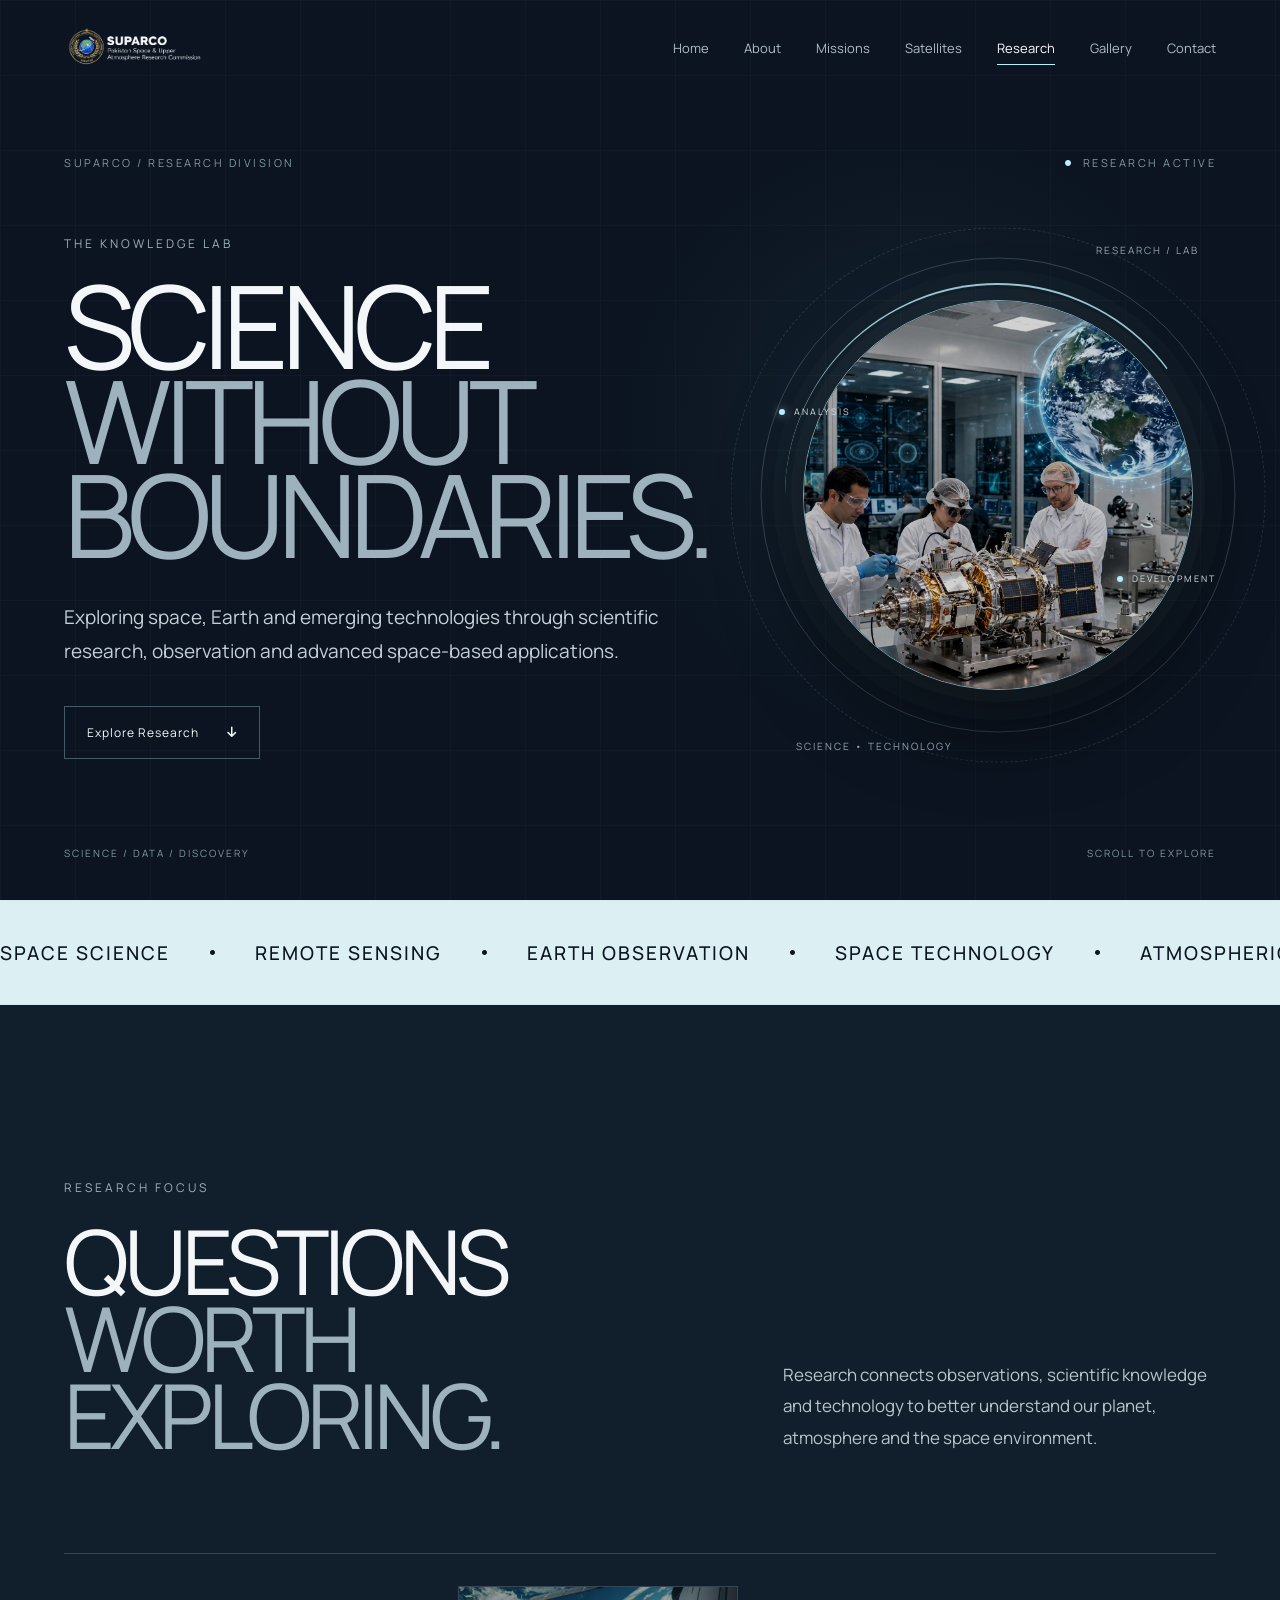
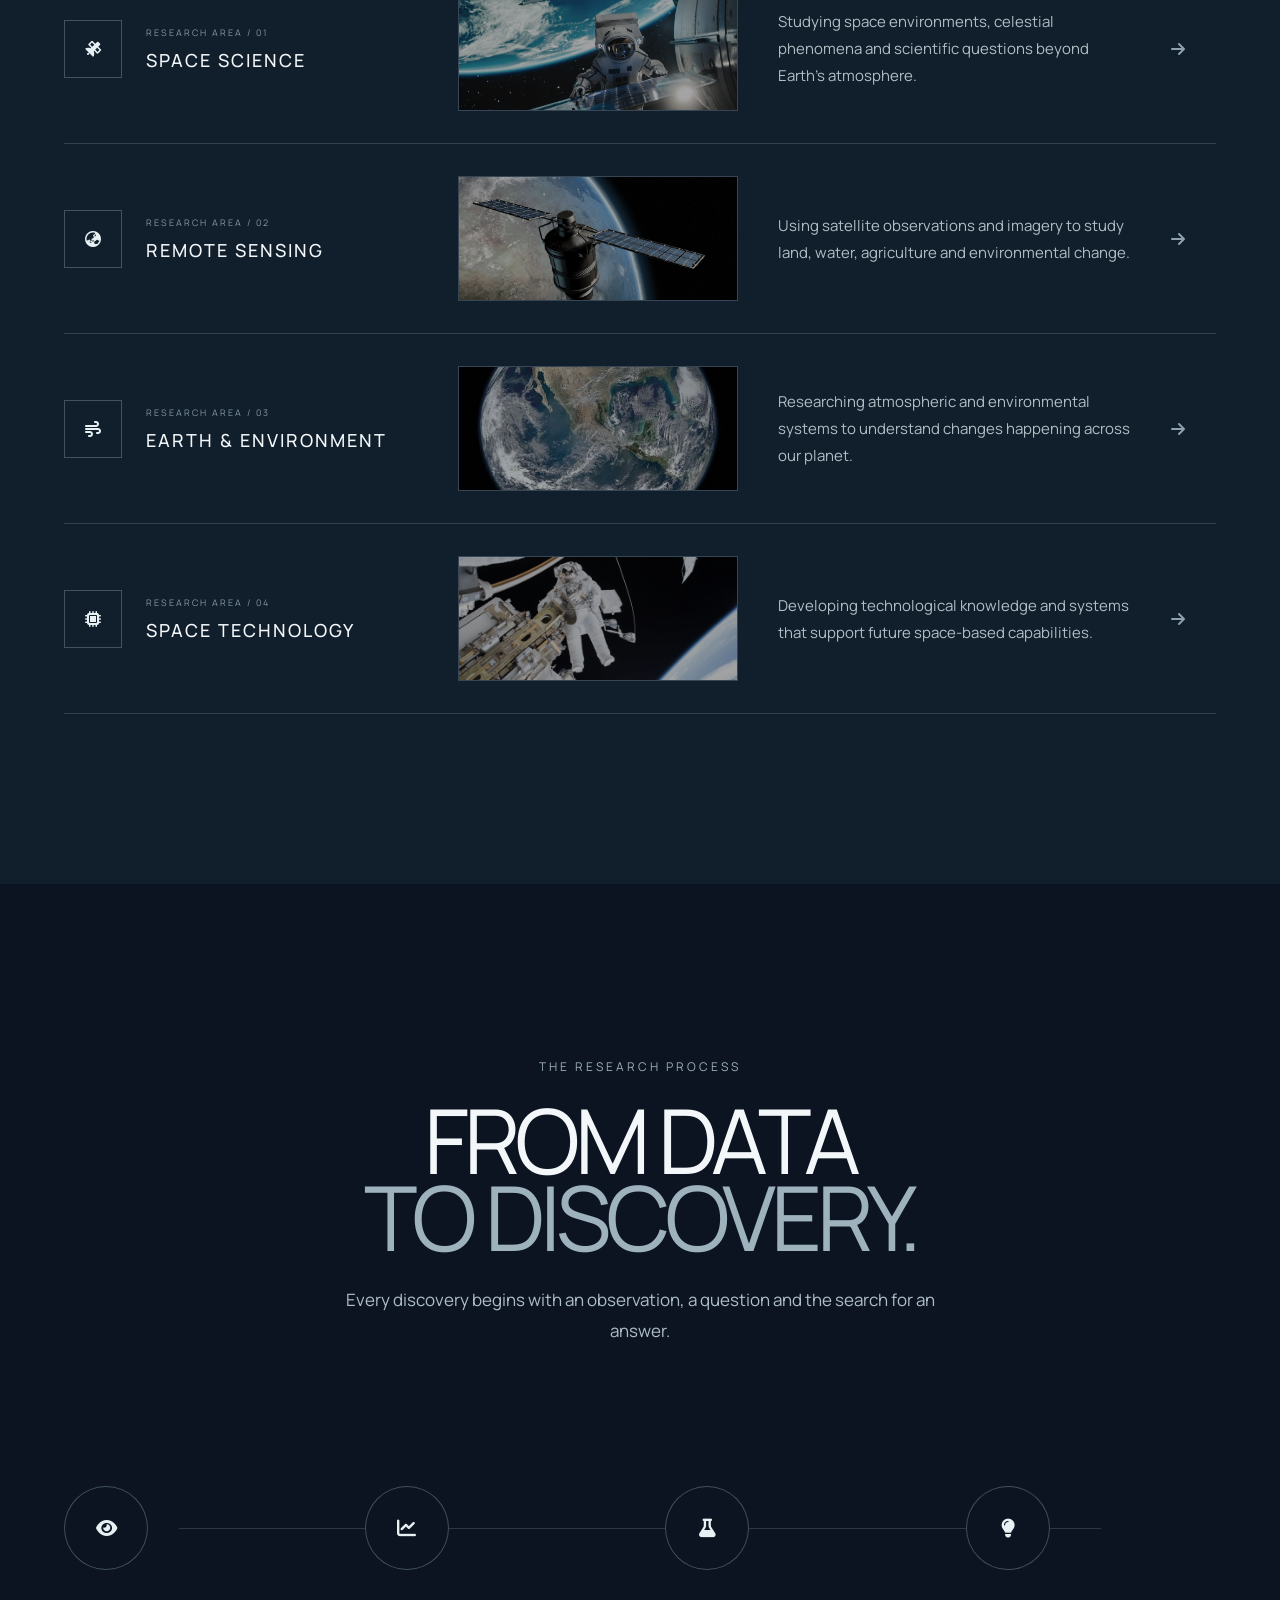
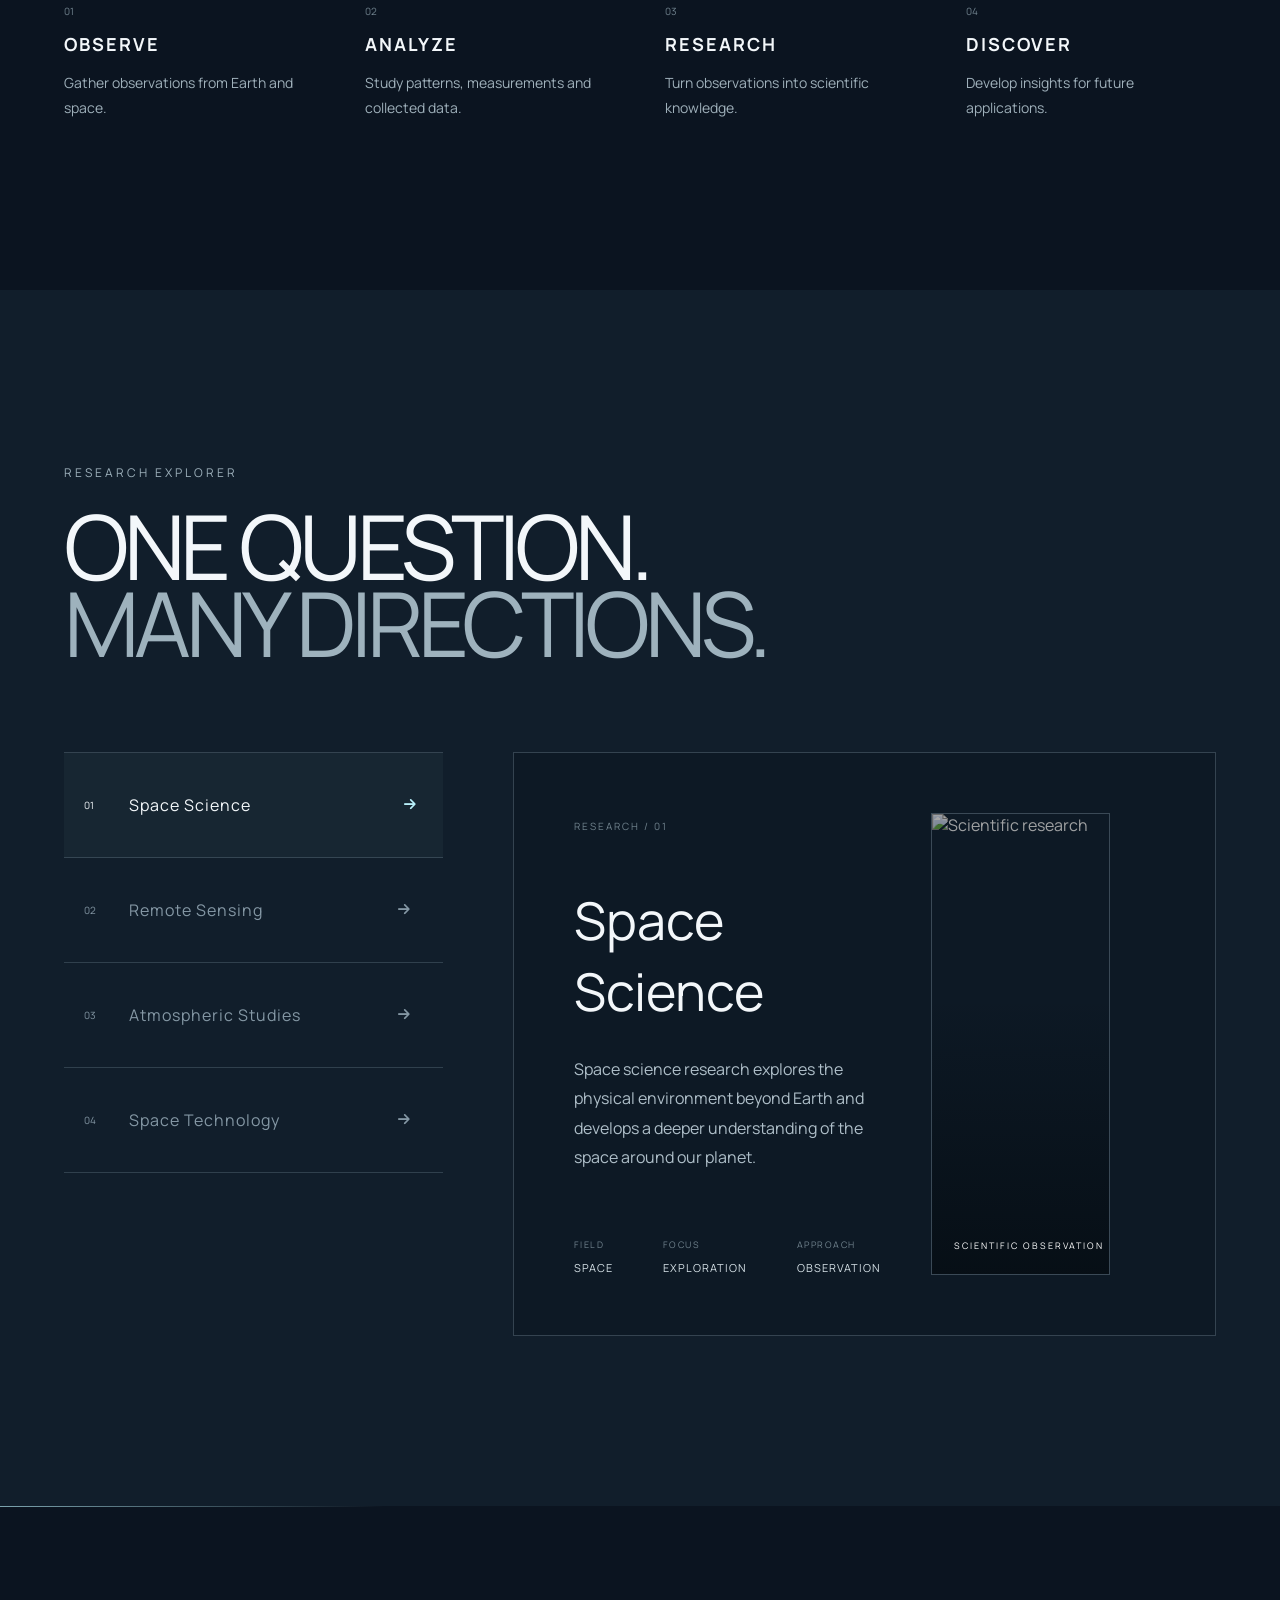
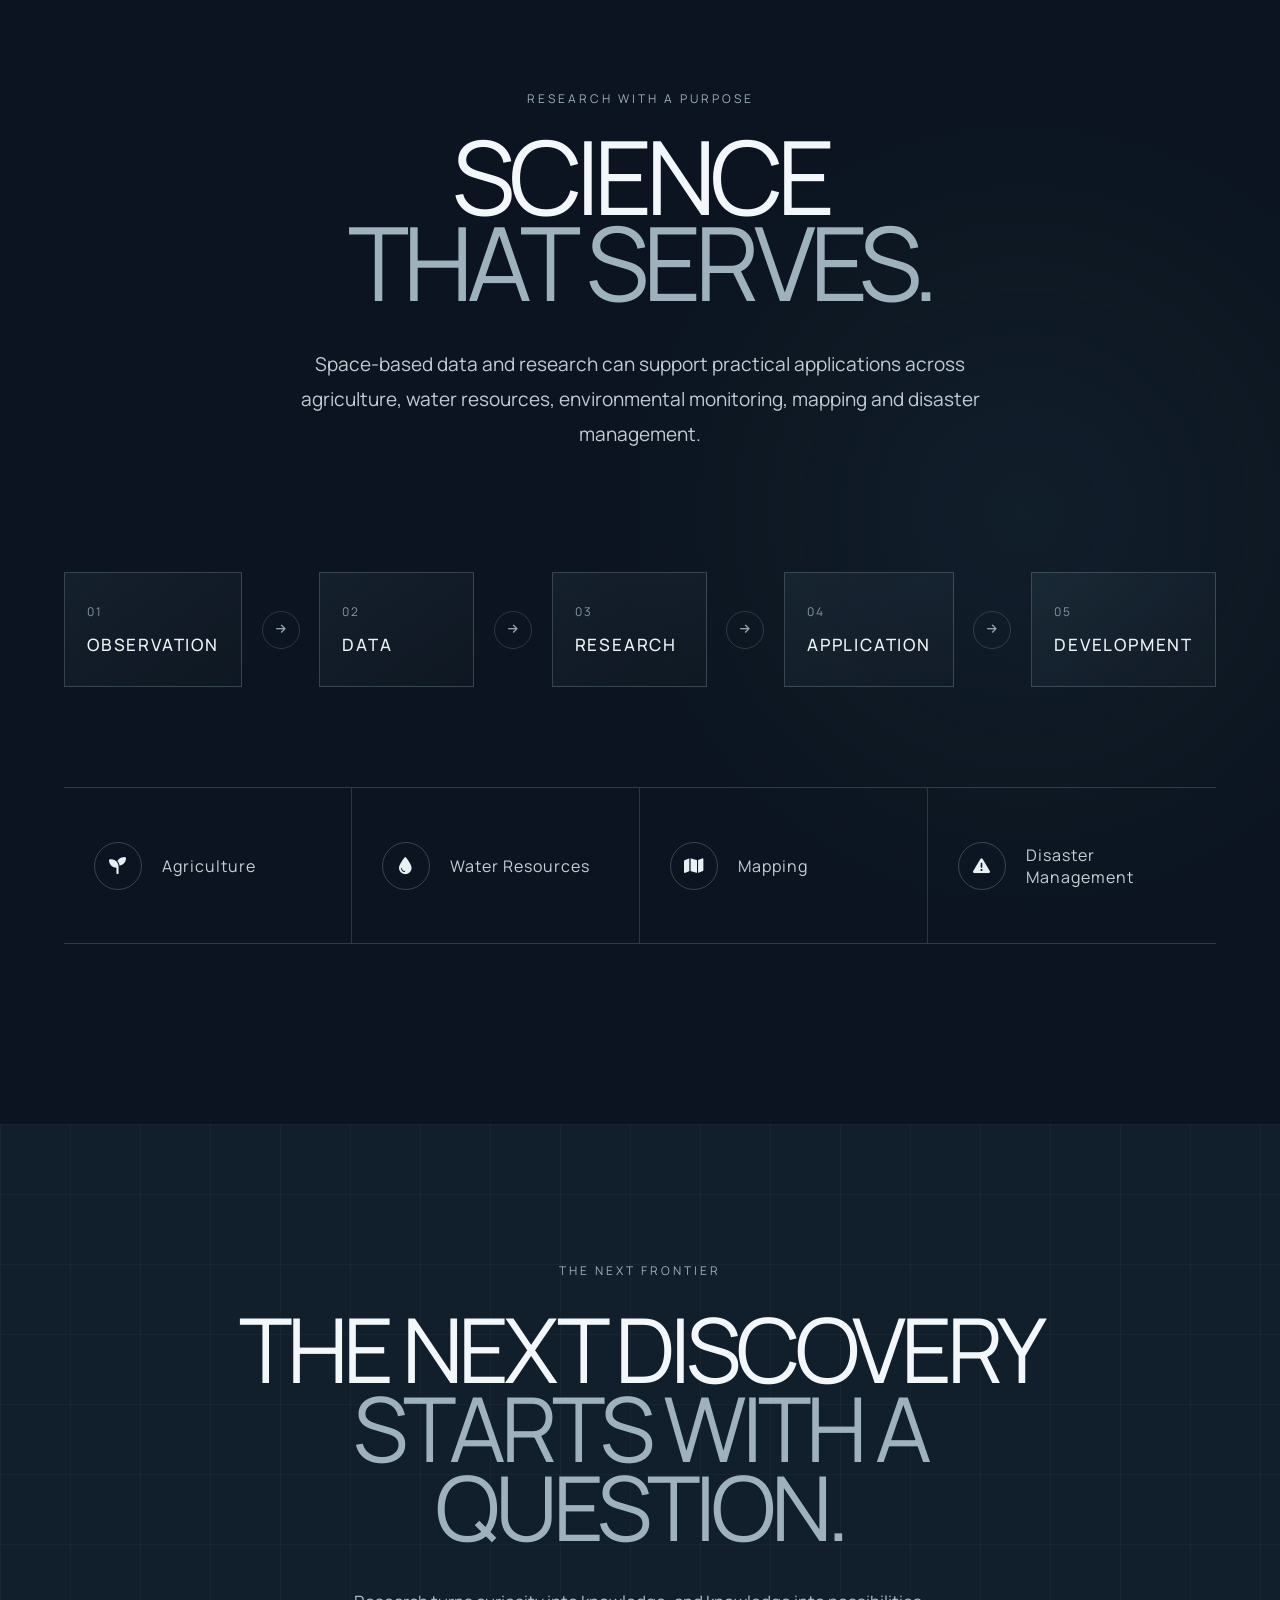
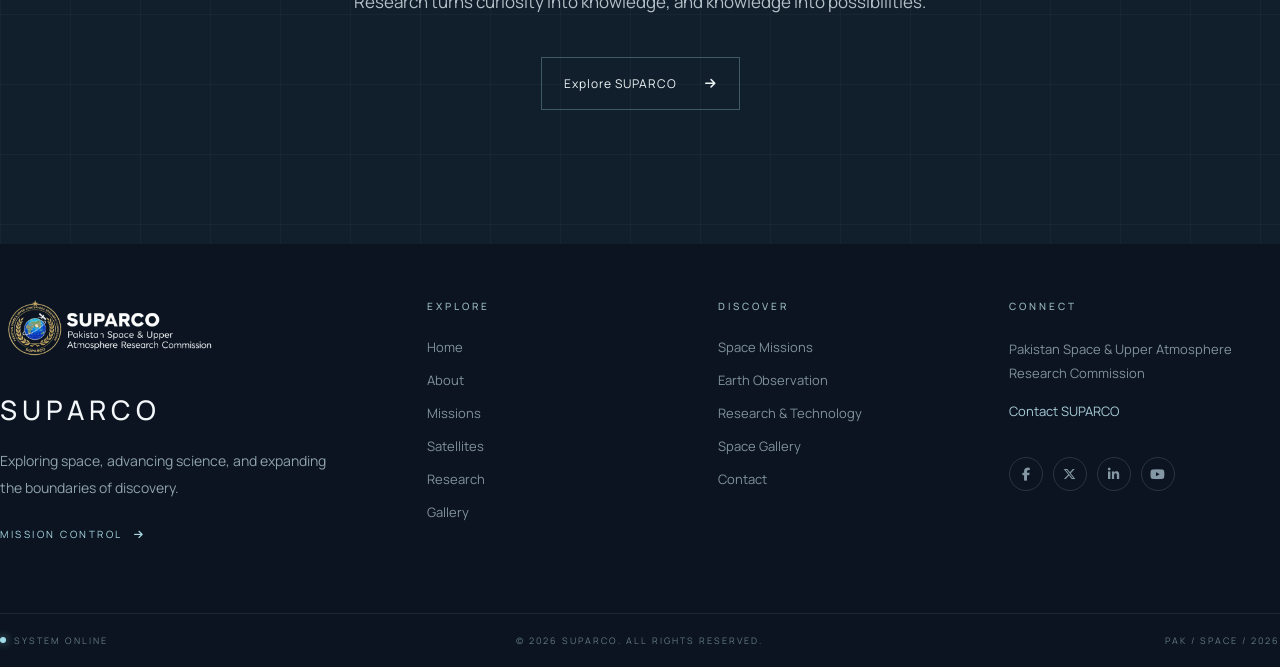
==== commit adf3c239: "Add files via upload" ====
--- a/research.html
+++ b/research.html
@@ -149,7 +149,7 @@
                 <div class="image-corner corner-bottom"></div>
 
                 <img
-                    src="images/research.png"
+                    src="galleryimages/research.png"
                     alt="Research laboratory"
                 >
 
